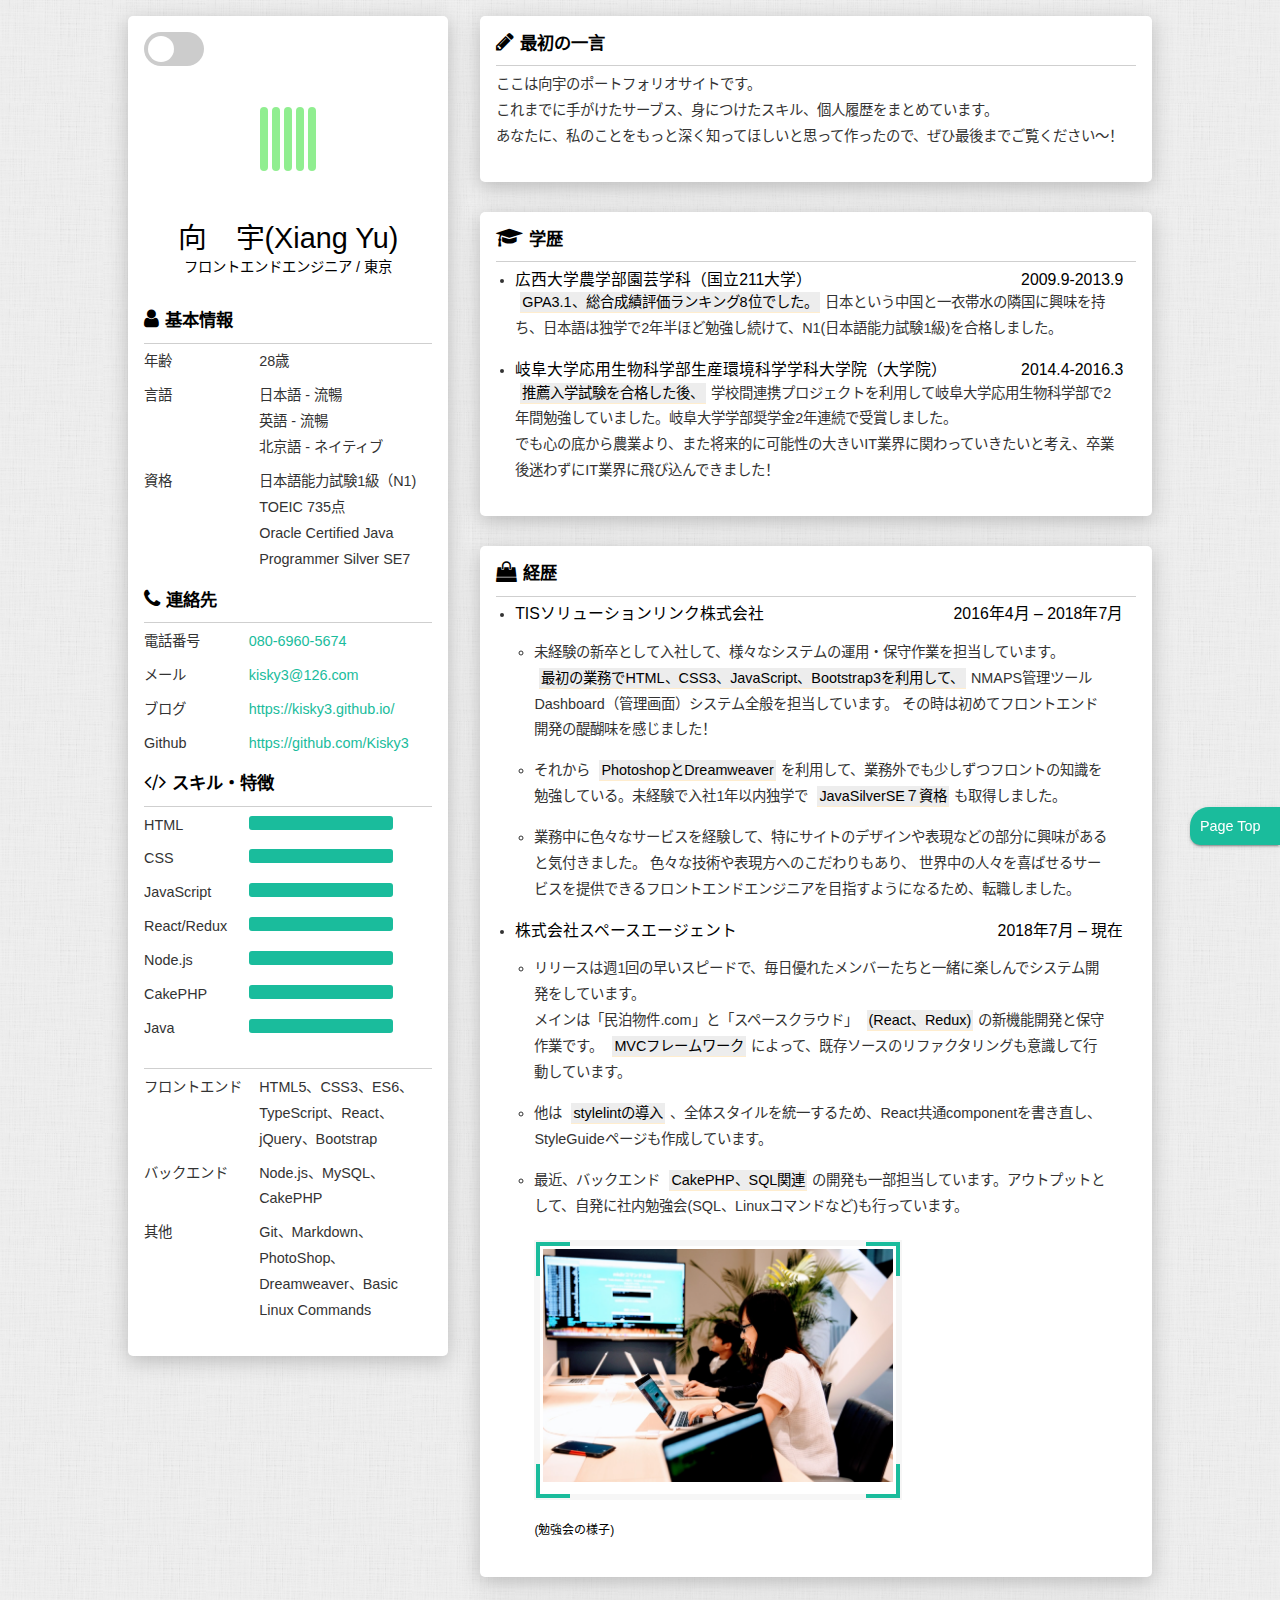
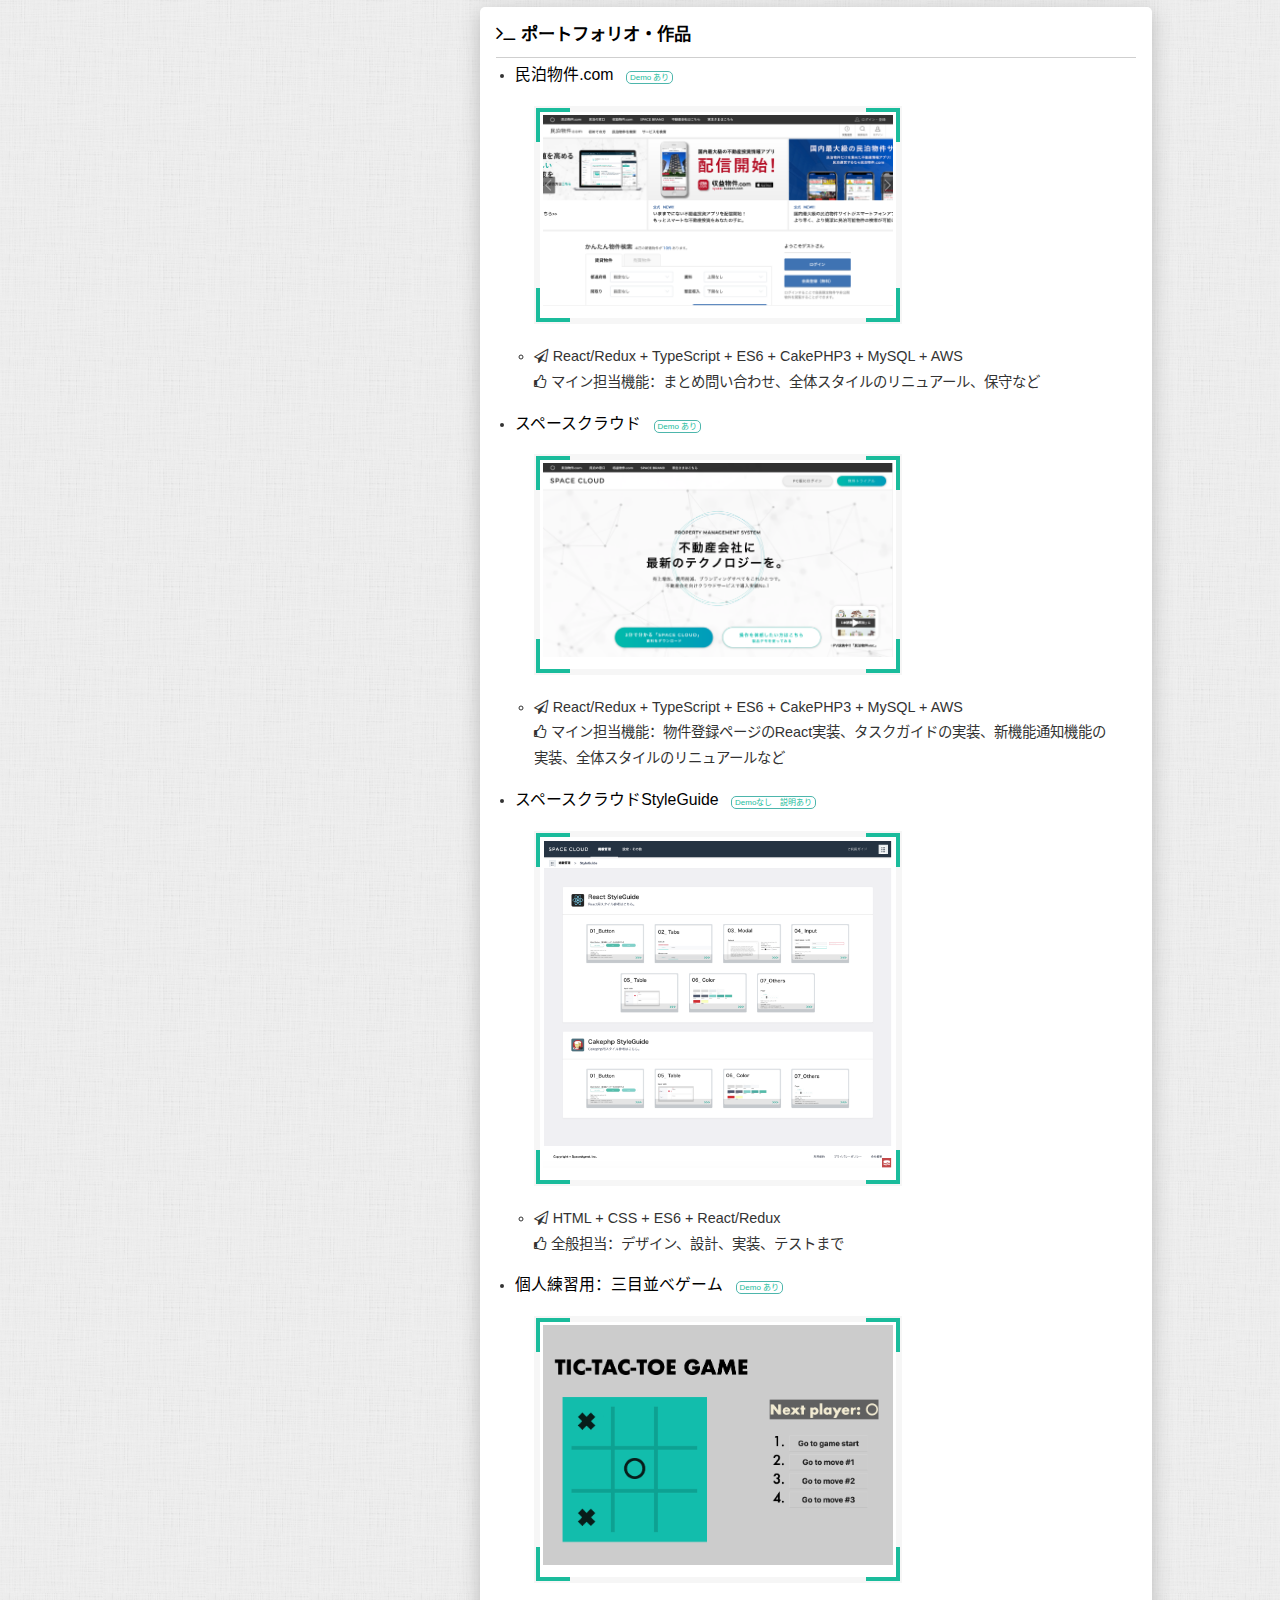
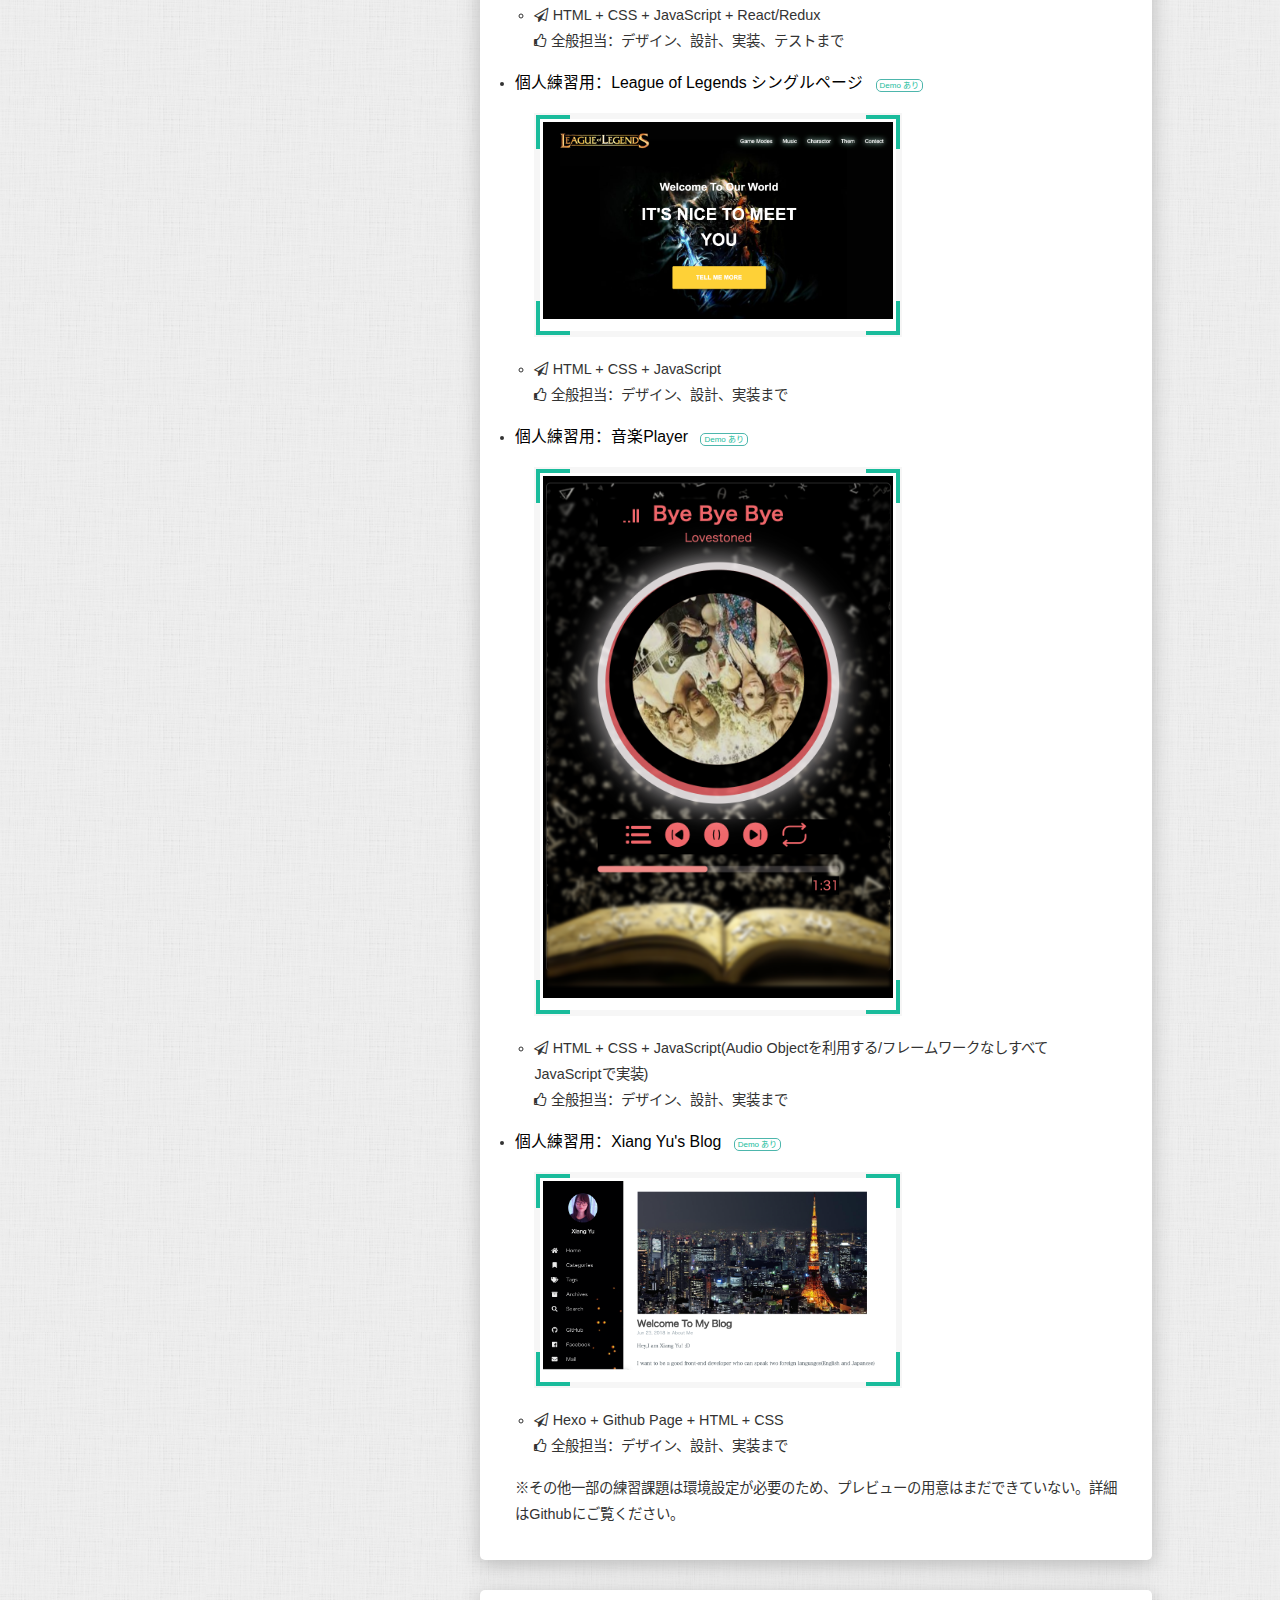
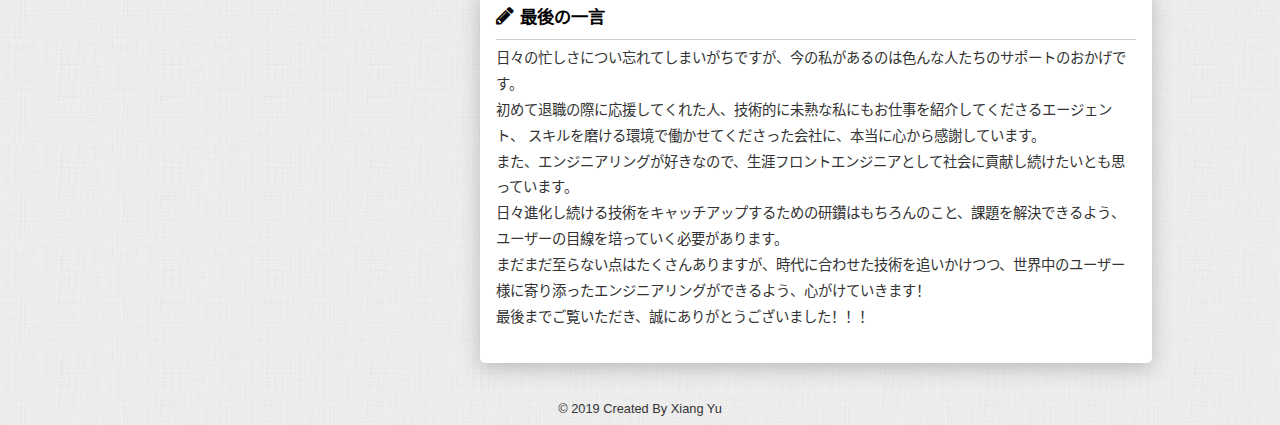
==== index.html @ c7ba914e ":shirt: Correct some stylelint" ====
<!DOCTYPE html>
<html lang="zh-cn">
  <head>
    <meta charset="utf-8">
    <meta http-equiv="X-UA-Compatible" content="IE=edge,chrome=1">
    <meta name="viewport" content="width=device-width, initial-scale=1.0, maximum-scale=1.0, minimum-scale=1.0, user-scalable=no"/>
    <meta name="apple-mobile-web-app-status-bar-style" content="black" />
    <meta name="format-detection" content="email=no" />
    <meta name="apple-mobile-web-app-capable" content="yes" />
    <meta name="format-detection" content="telephone=no" />
    <meta name="renderer" content="webkit">
    <meta name="apple-mobile-web-app-status-bar-style" content="black">
    <meta name="apple-mobile-web-app-title" content="Amaze UI" />
    <meta http-equiv="Cache-Control" content="no-cache, no-store, must-revalidate" />
    <meta http-equiv="Pragma" content="no-cache" />
    <meta http-equiv="Expires" content="0" />
    <title>[Resume]向宇 - Hello World, Hello Programming</title>
    <link rel="shortcut icon" href="assets/images/cat.jpg" type="image/x-icon">
    <link rel="stylesheet" href="assets/css/typo.css">
    <link rel="stylesheet" href="assets/css/font-awesome.min.css">
    <link rel="stylesheet" href="assets/css/index.css">
    <script>
        function loading() {
            document.getElementsByClassName('avatar')[0].style.display = 'block';
            document.getElementsByClassName('loading')[0].style.display = 'none';
        }
    </script>
  </head>
  <body>
    <header class="header"></header>
    <article class="container">
      <section class="side" id="side">
        <!-- 左栏固定开关-->
        <label class="switch" style="display: none;" onchange="switchFixed()">
          <input id="cb" type="checkbox">
          <span class="slider round"></span>
        </label>
        <!-- 个人肖像 -->
        <section class="me">
          <section class="portrait">
            <div class="loading">
              <span></span>
              <span></span>
              <span></span>
              <span></span>
              <span></span>
            </div>
            <!-- 头像照片 -->
            <img class="avatar" id="photo" src="assets/images/avatar.jpg" onload="loading()">
          </section>
          <h1 class="name">向　宇(Xiang Yu)</h1>
          <h4 class="info-job">フロントエンドエンジニア / 東京</h4>
        </section>
        <!-- 基本信息 -->
        <section class="profile info-unit">
          <h2>
            <i class="fa fa-user" aria-hidden="true"></i>基本情報
          </h2>
          <hr/>
          <ul>
          <li>
            <label>年齢</label>
            <span>28歳</span>
          </li>
          <li>
            <label>言語</label>
            <span>日本語 - 流暢</span>
            <span>英語 - 流暢</span>
            <span>北京語 - ネイティブ</span>
          </li>
          <li>
            <label>資格</label>
            <span>日本語能力試験1級（N1)</span>
            <span>TOEIC 735点</span>
            <span>Oracle Certified Java Programmer Silver SE7</span>
          </li>
          </ul>
        </section>
        <!-- 联系方式 -->
        <section class="contact info-unit">
          <h2>
            <i class="fa fa-phone" aria-hidden="true"></i>連絡先
          </h2>
          <hr/>
          <ul>
          <li>
            <label>電話番号</label>
            <a href="tel:080-6960-5674" target="_blank">080-6960-5674</a>
          </li>
          <li>
            <label>メール</label>
            <a href="kisky3@126.com" target="_blank">kisky3@126.com</a>
          </li>
          <li>
            <label>ブログ</label>
            <a href="https://kisky3.github.io/" target="_blank">https://kisky3.github.io/</a>
          </li>
          <li>
            <label>Github</label>
            <a href="https://github.com/Kisky3" target="_blank">https://github.com/Kisky3</a>
          </li>
          </ul>
        </section>
        <!-- 技能点 -->
        <section class="skill info-unit">
          <h2>
            <i class="fa fa-code" aria-hidden="true"></i>スキル・特徴
          </h2>
          <hr/>
          <ul>
          <li>
            <label>HTML</label>
            <div class="progress">
              <div class="progress-bar" id="html-progress"></div>
            </div>
          </li>
          <li>
            <label>CSS</label>
            <div class="progress">
              <div class="progress-bar" id="css-progress"></div>
            </div>
          </li>
          <li>
            <label>JavaScript</label>
            <div class="progress">
              <div class="progress-bar" id="js-progress"></div>
            </div>
          </li>
          <li>
            <label>React/Redux</label>
            <div class="progress">
              <div class="progress-bar" id="react-progress"></div>
            </div>
          </li>
          <li>
            <label>Node.js</label>
            <div class="progress">
              <div class="progress-bar" id="node-progress"></div>
            </div>
          </li>
          <li>
            <label>CakePHP</label>
            <div class="progress">
              <div class="progress-bar" id="cake-progress"></div>
            </div>
          </li>
          <li>
            <label>Java</label>
            <div class="progress">
              <div class="progress-bar" id="java-progress"></div>
            </div>
          </li>
          </ul>
        </section>
        <div class="stack info-unit">
          <hr/>
          <ul>
          <li>
            <label>フロントエンド</label>
            <span>HTML5、CSS3、ES6、TypeScript、React、jQuery、Bootstrap</span>
          </li>
          <li>
            <label>バックエンド</label>
            <span>Node.js、MySQL、CakePHP</span>
          </li>
          <li>
            <label>其他</label>
            <span>Git、Markdown、PhotoShop、Dreamweaver、Basic Linux Commands</span>
          </li>
          </ul>
        </div>
      </section>
      <section class="main">
        <!-- 自我介绍 -->
        <section class="work info-unit">
          <h2>
            <i class="fa fa-pencil" aria-hidden="true"></i>最初の一言
          </h2>
          <hr/>
          <p>ここは向宇のポートフォリオサイトです。
          </p>
          <p>これまでに手がけたサーブス、身につけたスキル、個人履歴をまとめています。
          </p>
          <p>あなたに、私のことをもっと深く知ってほしいと思って作ったので、ぜひ最後までご覧ください〜！
          </p>
        </section>
      </section>
      <section class="main">
        <!-- 教育经历 -->
        <section class="edu info-unit">
          <h2>
            <i class="fa fa-graduation-cap" aria-hidden="true"></i>学歴
          </h2>
          <hr/>
          <ul>
          <li>
            <h3>
              <span>広西大学農学部園芸学科（国立211大学）</span>
              <time>2009.9-2013.9</time>
            </h3>
            <p>
            <mark>GPA3.1、総合成績評価ランキング8位でした。</mark>日本という中国と一衣帯水の隣国に興味を持ち、日本語は独学で2年半ほど勉強し続けて、N1(日本語能力試験1級)を合格しました。
            </p>
          </li>
          <li>
            <h3>
              <span>岐阜大学応用生物科学部生産環境科学学科大学院（大学院）</span>
              <time>2014.4-2016.3</time>
            </h3>
            <p>
            <mark>推薦入学試験を合格した後、</mark>学校間連携プロジェクトを利用して岐阜大学応用生物科学部で2年間勉強していました。岐阜大学学部奨学金2年連続で受賞しました。
            <p>でも心の底から農業より、また将来的に可能性の大きいIT業界に関わっていきたいと考え、卒業後迷わずにIT業界に飛び込んできました！ 
            </p>
            </p>
          </li>
          </ul>
        </section>
      </section>
      <!-- 工作经历 -->
      <section class="main">
        <section class="work info-unit">
          <h2>
            <i class="fa fa-shopping-bag" aria-hidden="true"></i>経歴
          </h2>
          <hr/>
          <ul>
          <li>
            <h3>
              <span>TISソリューションリンク株式会社</span>
              <time>2016年4月 – 2018年7月</time>
            </h3>
            <ul class="info-content">
            <li>未経験の新卒として入社して、様々なシステムの運用・保守作業を担当しています。 
              <p>
              <mark>最初の業務でHTML、CSS3、JavaScript、Bootstrap3を利用して、</mark>NMAPS管理ツールDashboard（管理画面）システム全般を担当しています。 その時は初めてフロントエンド開発の醍醐味を感じました！
              </p>
            </li>
            <li>それから 
              <mark>PhotoshopとDreamweaver</mark>を利用して、業務外でも少しずつフロントの知識を勉強している。未経験で入社1年以内独学で
              <mark>JavaSilverSE７資格</mark>も取得しました。
            </li>
            <li>
              <p>業務中に色々なサービスを経験して、特にサイトのデザインや表現などの部分に興味があると気付きました。 色々な技術や表現方へのこだわりもあり、 世界中の人々を喜ばせるサービスを提供できるフロントエンドエンジニアを目指すようになるため、転職しました。 
            </li>
            </ul>
          </li>
          <li>
            <h3>
              <span>株式会社スペースエージェント</span>
              <time>2018年7月 – 現在</time>
            </h3>
            <ul class="info-content">
            <li>
              <p>リリースは週1回の早いスピードで、毎日優れたメンバーたちと一緒に楽しんでシステム開発をしています。 
              </p>
              <p>メインは「民泊物件.com」と「スペースクラウド」 
              <mark>(React、Redux)</mark>の新機能開発と保守作業です。
              <mark>MVCフレームワーク</mark>によって、既存ソースのリファクタリングも意識して行動しています。
              </p>
            </li>
            <li>
              <p>他は 
              <mark>stylelintの導入</mark>、全体スタイルを統一するため、React共通componentを書き直し、StyleGuideページも作成しています。
              </p>
            </li>
            <li>最近、バックエンド 
              <mark>CakePHP、SQL関連</mark>の開発も一部担当しています。アウトプットとして、自発に社内勉強会(SQL、Linuxコマンドなど)も行っています。
            </li>
            <div class="photoframe">
              <a class="photo" target="_blank" href="https://qiita.com/Kisky3/items/7ae8bb88ea698a96919d">
                <img class="meeting-image" src="assets/images/meeting.jpg">
              </a>
            </div>
            <p class="phototext">(勉強会の様子)
            </p>
            </ul>
          </li>
          </ul>
        </section>
      </section>
      <section class="main">
        <!-- 项目经验 -->
        <section class="project info-unit">
          <h2>
            <i class="fa fa-terminal" aria-hidden="true"></i>ポートフォリオ・作品
          </h2>
          <hr/>
          <ul>
          <li>
            <h3>
              <span>民泊物件.com</span>
              <span class="link">
                <a href="https://minpaku-bukken.com/" target="_blank">Demo あり</a>
              </span>
            </h3>
            <ul class="info-content">
            <div class="photoframe">
              <a class="photo" target="_blank" href="https://minpaku-bukken.com/">
                <img class="meeting-image" src="assets/images/minpaku.png">
                <p>
                </p>
              </a>
            </div>
            <li>
              <i class="fa fa-paper-plane-o" aria-hidden="true"></i>React/Redux + TypeScript + ES6 + CakePHP3 + MySQL + AWS
              <br>
              <i class="fa fa-thumbs-o-up" aria-hidden="true"></i>マイン担当機能：まとめ問い合わせ、全体スタイルのリニュアール、保守など
            </li>
            </ul>
          </li>
          <li>
            <h3>
              <span>スペースクラウド</span>
              <span class="link">
                <a href="https://space-cloud.jp" target="_blank">Demo あり</a>
              </span>
            </h3>
            <ul class="info-content">
            <div class="photoframe">
              <a class="photo" target="_blank" href="https://space-cloud.jp">
                <img class="meeting-image" src="assets/images/spacecloud.png">
                <p>
                </p>
              </a>
            </div>
            <li>
              <i class="fa fa-paper-plane-o" aria-hidden="true"></i>React/Redux + TypeScript + ES6 + CakePHP3 + MySQL + AWS
              <br>
              <i class="fa fa-thumbs-o-up" aria-hidden="true"></i>マイン担当機能：物件登録ページのReact実装、タスクガイドの実装、新機能通知機能の実装、全体スタイルのリニュアールなど
            </li>
            </ul>
          </li>
          <li>
            <h3>
              <span>スペースクラウドStyleGuide</span>
              <span class="link">
                <a href="https://kisky3.github.io/2019/06/20/%E7%B3%BB%E7%BB%9F%E5%BC%8F%E6%A0%B7%E7%BB%9F%E4%B8%80%E9%A1%B5%E9%9D%A2%E7%9A%84%E5%88%B6%E4%BD%9C/" target="_blank">Demoなし　説明あり</a>
              </span>
            </h3>
            <ul class="info-content">
            <div class="photoframe">
              <a class="photo" target="_blank" href="https://kisky3.github.io/2019/06/20/%E7%B3%BB%E7%BB%9F%E5%BC%8F%E6%A0%B7%E7%BB%9F%E4%B8%80%E9%A1%B5%E9%9D%A2%E7%9A%84%E5%88%B6%E4%BD%9C/">
                <img class="meeting-image" src="assets/images/styleguide.png">
                <p>
                </p>
              </a>
            </div>
            <li>
              <i class="fa fa-paper-plane-o" aria-hidden="true"></i>HTML + CSS + ES6 + React/Redux
              <br>
              <i class="fa fa-thumbs-o-up" aria-hidden="true"></i>全般担当：デザイン、設計、実装、テストまで
            </li>
            </ul>
          </li>
          <li>
            <h3>
              <span>個人練習用：三目並べゲーム</span>
              <span class="link">
                <a href="https://kisky3.github.io/react-tutorial" target="_blank">Demo あり</a>
              </span>
            </h3>
            <ul class="info-content">
            <div class="photoframe">
              <a class="photo" target="_blank" href="https://kisky3.github.io/react-tutorial">
                <img class="meeting-image" src="assets/images/tictactoe.png">
              </a>
            </div>
            <li>
              <i class="fa fa-paper-plane-o" aria-hidden="true"></i>HTML + CSS + JavaScript + React/Redux
              <br>
              <i class="fa fa-thumbs-o-up" aria-hidden="true"></i>全般担当：デザイン、設計、実装、テストまで
            </li>
            </ul>
          </li>
          <li>
            <h3>
              <span>個人練習用：League of Legends シングルページ</span>
              <span class="link">
                <a href="https://kisky3.github.io/Jirengu/Jirengu_task13/index" target="_blank">Demo あり</a>
              </span>
            </h3>
            <ul class="info-content">
            <div class="photoframe">
              <a class="photo" target="_blank" href="https://kisky3.github.io/Jirengu/Jirengu_task13/index">
                <img class="meeting-image" src="assets/images/lol.png">
              </a>
            </div>
            <li>
              <i class="fa fa-paper-plane-o" aria-hidden="true"></i>HTML + CSS + JavaScript
              <br>
              <i class="fa fa-thumbs-o-up" aria-hidden="true"></i>全般担当：デザイン、設計、実装まで
            </li>
            </ul>
          </li>
          <li>
            <h3>
              <span>個人練習用：音楽Player</span>
              <span class="link">
                <a href="https://kisky3.github.io/Jirengu/Jirengu_task31/music-player/index.html" target="_blank">Demo あり</a>
              </span>
            </h3>
            <ul class="info-content">
            <div class="photoframe">
              <a class="photo" target="_blank" href="https://kisky3.github.io/Jirengu/Jirengu_task31/music-player/index.html">
                <img class="meeting-image" src="assets/images/music.png">
              </a>
            </div>
            <li>
              <i class="fa fa-paper-plane-o" aria-hidden="true"></i>HTML + CSS + JavaScript(Audio Objectを利用する/フレームワークなしすべてJavaScriptで実装)
              <br>
              <i class="fa fa-thumbs-o-up" aria-hidden="true"></i>全般担当：デザイン、設計、実装まで
            </li>
            </ul>
          </li>
          <li>
            <h3>
              <span>個人練習用：Xiang Yu's Blog</span>
              <span class="link">
                <a href="https://kisky3.github.io/" target="_blank">Demo あり</a>
              </span>
            </h3>
            <ul class="info-content">
            <div class="photoframe">
              <a class="photo" target="_blank" href="https://kisky3.github.io/">
                <img class="meeting-image" src="assets/images/blog.png">
              </a>
            </div>
            <li>
              <i class="fa fa-paper-plane-o" aria-hidden="true"></i>Hexo + Github Page + HTML + CSS
              <br>
              <i class="fa fa-thumbs-o-up" aria-hidden="true"></i>全般担当：デザイン、設計、実装まで
            </li>
            </ul>
          </li>※その他一部の練習課題は環境設定が必要のため、プレビューの用意はまだできていない。詳細はGithubにご覧ください。 
        </section>
      </section>
      <section class="main">
        <!-- 总结 -->
        <section class="work info-unit">
          <h2>
            <i class="fa fa-pencil" aria-hidden="true"></i>最後の一言
          </h2>
          <hr/>
          <p>日々の忙しさについ忘れてしまいがちですが、今の私があるのは色んな人たちのサポートのおかげです。
          </p>
          <p>初めて退職の際に応援してくれた人、技術的に未熟な私にもお仕事を紹介してくださるエージェント、 スキルを磨ける環境で働かせてくださった会社に、本当に心から感謝しています。
          </p>
          <p>また、エンジニアリングが好きなので、生涯フロントエンジニアとして社会に貢献し続けたいとも思っています。
          </p>
          <p>日々進化し続ける技術をキャッチアップするための研鑽はもちろんのこと、課題を解決できるよう、ユーザーの目線を培っていく必要があります。 　　　　　 
          <p>まだまだ至らない点はたくさんありますが、時代に合わせた技術を追いかけつつ、世界中のユーザー様に寄り添ったエンジニアリングができるよう、心がけていきます！
          </p>
          <p>最後までご覧いただき、誠にありがとうございました！！！
          </p>
        </section>
      </section>
    </article>
    <footer class="footer">
      <p>© 2019 Created By Xiang Yu 
      </p>
    </footer>
    <!-- 侧栏 -->
    <aside>
      <ul>
      <li>
        <a href="#">Page Top</a>
      </li>
      </ul>
    </aside>
    <script src="./assets/js/index.js"></script>
  </body>
</html>
---- assets/css/typo.css ----
@charset "utf-8";

/* 防止用户自定义背景颜色对网页的影响，添加让用户可以自定义字体 */
html {
  color: #333;
  background: #fff;
  -webkit-text-size-adjust: 100%;
  -ms-text-size-adjust: 100%;
  text-rendering: optimizelegibility;
}

/* 如果你的项目仅支持 IE9+ | Chrome | Firefox 等，推荐在 <html> 中添加 .borderbox 这个 class */
html.borderbox *, html.borderbox *:before, html.borderbox *:after {
  -moz-box-sizing: border-box;
  -webkit-box-sizing: border-box;
  box-sizing: border-box;
}

/* 内外边距通常让各个浏览器样式的表现位置不同 */
body, dl, dt, dd, ul, ol, li, h1, h2, h3, h4, h5, h6, pre, code, form, fieldset, legend, input, textarea, p, blockquote, th, td, hr, button, article, aside, details, figcaption, figure, footer, header, menu, nav, section {
  margin: 0;
  padding: 0;
}

/* 重设 HTML5 标签, IE 需要在 js 中 createElement(TAG) */
article, aside, details, figcaption, figure, footer, header, menu, nav, section {
  display: block;
}

/* HTML5 媒体文件跟 img 保持一致 */
audio, canvas, video {
  display: inline-block;
}

/* 要注意表单元素并不继承父级 font 的问题 */
body, button, input, select, textarea {
  font: 300 1em/1.8 PingFang SC, Lantinghei SC, Microsoft Yahei, Hiragino Sans GB, Microsoft Sans Serif, WenQuanYi Micro Hei, sans-serif;
}

button::-moz-focus-inner,
input::-moz-focus-inner {
  padding: 0;
  border: 0;
}

/* 去掉各Table cell 的边距并让其边重合 */
table {
  border-collapse: collapse;
  border-spacing: 0;
}

/* 去除默认边框 */
fieldset, img {
  border: 0;
}

/* 块/段落引用 */
blockquote {
  position: relative;
  color: #999;
  font-weight: 400;
  border-left: 1px solid #1abc9c;
  padding-left: 1em;
  margin: 1em 3em 1em 2em;
}

@media only screen and ( max-width: 640px ) {
  blockquote {
    margin: 1em 0;
  }
}

/* Firefox 以外，元素没有下划线，需添加 */
acronym, abbr {
  border-bottom: 1px dotted;
  font-variant: normal;
}

/* 添加鼠标问号，进一步确保应用的语义是正确的（要知道，交互他们也有洁癖，如果你不去掉，那得多花点口舌） */
abbr {
  cursor: help;
}

/* 一致的 del 样式 */
del {
  text-decoration: line-through;
}

address, caption, cite, code, dfn, em, th, var {
  font-style: normal;
  font-weight: 400;
}

/* 去掉列表前的标识, li 会继承，大部分网站通常用列表来很多内容，所以应该当去 */
ul, ol {
  list-style: none;
}

/* 对齐是排版最重要的因素, 别让什么都居中 */
caption, th {
  text-align: left;
}

q:before, q:after {
  content: '';
}

/* 统一上标和下标 */
sub, sup {
  font-size: 75%;
  line-height: 0;
  position: relative;
}

:root sub, :root sup {
  vertical-align: baseline; /* for ie9 and other modern browsers */
}

sup {
  top: -0.5em;
}

sub {
  bottom: -0.25em;
}

/* 让链接在 hover 状态下显示下划线 */
a {
  color: #1abc9c;
}

a:hover {
  text-decoration: underline;
}

.typo a {
  border-bottom: 1px solid #1abc9c;
}

.typo a:hover {
  border-bottom-color: #555;
  color: #555;
  text-decoration: none;
}

/* 默认不显示下划线，保持页面简洁 */
ins, a {
  text-decoration: none;
}

/* 专名号：虽然 u 已经重回 html5 Draft，但在所有浏览器中都是可以使用的，
 * 要做到更好，向后兼容的话，添加 class="typo-u" 来显示专名号
 * 关于 <u> 标签：http://www.whatwg.org/specs/web-apps/current-work/multipage/text-level-semantics.html#the-u-element
 * 被放弃的是 4，之前一直搞错 http://www.w3.org/TR/html401/appendix/changes.html#idx-deprecated
 * 一篇关于 <u> 标签的很好文章：http://html5doctor.com/u-element/
 */
u, .typo-u {
  text-decoration: underline;
}

/* 标记，类似于手写的荧光笔的作用 */
mark {
  background: #fffdd1;
  border-bottom: 1px solid #ffedce;
  padding: 2px;
  margin: 0 5px;
}

/* 代码片断 */
pre, code, pre tt {
  font-family: Courier, 'Courier New', monospace;
}

pre {
  background: #f8f8f8;
  border: 1px solid #ddd;
  padding: 1em 1.5em;
  display: block;
  -webkit-overflow-scrolling: touch;
}

/* 一致化 horizontal rule */
hr {
  border: none;
  border-bottom: 1px solid #cfcfcf;
  margin-bottom: 0.8em;
  height: 10px;
}

/* 底部印刷体、版本等标记 */
small, .typo-small,
  /* 图片说明 */
figcaption {
  font-size: 0.9em;
  color: #888;
}

strong, b {
  font-weight: bold;
  color: #000;
}

/* 可拖动文件添加拖动手势 */
[draggable] {
  cursor: move;
}

.clearfix:before, .clearfix:after {
  content: "";
  display: table;
}

.clearfix:after {
  clear: both;
}

.clearfix {
  zoom: 1;
}

/* 强制文本换行 */
.textwrap, .textwrap td, .textwrap th {
  word-wrap: break-word;
  word-break: break-all;
}

.textwrap-table {
  table-layout: fixed;
}

/* 提供 serif 版本的字体设置: iOS 下中文自动 fallback 到 sans-serif */
.serif {
  font-family: Palatino, Optima, Georgia, serif;
}

/* 保证块/段落之间的空白隔行 */
.typo p, .typo pre, .typo ul, .typo ol, .typo dl, .typo form, .typo hr, .typo table,
.typo-p, .typo-pre, .typo-ul, .typo-ol, .typo-dl, .typo-form, .typo-hr, .typo-table, blockquote {
  margin-bottom: 1.2em
}

h1, h2, h3, h4, h5, h6 {
  font-family: PingFang SC, Verdana, Helvetica Neue, Microsoft Yahei, Hiragino Sans GB, Microsoft Sans Serif, WenQuanYi Micro Hei, sans-serif;
  font-weight: 100;
  color: #000;
  line-height: 1.35;
}

/* 标题应该更贴紧内容，并与其他块区分，margin 值要相应做优化 */
.typo h1, .typo h2, .typo h3, .typo h4, .typo h5, .typo h6,
.typo-h1, .typo-h2, .typo-h3, .typo-h4, .typo-h5, .typo-h6 {
  margin-top: 1.2em;
  margin-bottom: 0.6em;
  line-height: 1.35;
}

.typo h1, .typo-h1 {
  font-size: 2em;
}

.typo h2, .typo-h2 {
  font-size: 1.8em;
}

.typo h3, .typo-h3 {
  font-size: 1.6em;
}

.typo h4, .typo-h4 {
  font-size: 1.4em;
}

.typo h5, .typo h6, .typo-h5, .typo-h6 {
  font-size: 1.2em;
}

/* 在文章中，应该还原 ul 和 ol 的样式 */
.typo ul, .typo-ul {
  margin-left: 1.3em;
  list-style: disc;
}

.typo ol, .typo-ol {
  list-style: decimal;
  margin-left: 1.9em;
}

.typo li ul, .typo li ol, .typo-ul ul, .typo-ul ol, .typo-ol ul, .typo-ol ol {
  margin-bottom: 0.8em;
  margin-left: 2em;
}

.typo li ul, .typo-ul ul, .typo-ol ul {
  list-style: circle;
}

/* 同 ul/ol，在文章中应用 table 基本格式 */
.typo table th, .typo table td, .typo-table th, .typo-table td, .typo table caption {
  border: 1px solid #ddd;
  padding: 0.5em 1em;
  color: #666;
}

.typo table th, .typo-table th {
  background: #fbfbfb;
}

.typo table thead th, .typo-table thead th {
  background: #f1f1f1;
}

.typo table caption {
  border-bottom: none;
}

/* 去除 webkit 中 input 和 textarea 的默认样式  */
.typo-input, .typo-textarea {
  -webkit-appearance: none;
  border-radius: 0;
}

.typo-em, .typo em, legend, caption {
  color: #000;
  font-weight: inherit;
}

/* 着重号，只能在少量（少于100个字符）且全是全角字符的情况下使用 */
.typo-em {
  position: relative;
}

.typo-em:after {
  position: absolute;
  top: 0.65em;
  left: 0;
  width: 100%;
  overflow: hidden;
  white-space: nowrap;
  content: "・・・・・・・・・・・・・・・・・・・・・・・・・・・・・・・・・・・・・・・・・・・・・・・・・・・・・・・・・・・・・・・・・・・・・・・・・・・・・・・・・・・・・・・・・・・・・・・・・・・・";
}

/* Responsive images */
.typo img {
  max-width: 100%;
}
---- assets/css/index.css ----
@charset "UTF-8";

/* -------------------------------------------------
 * 公共部分
 * ------------------------------------------------- */

body {
  background: #e5e5e5 url(../../assets/images/background.png);
  width: 100%;
  overflow-x: hidden;
  padding: 1rem 10%;
  padding-bottom: 0;
  box-sizing: border-box;
  font-size: .9em;
  min-width: 800px;
}

body .fa {
  margin-right: .3em;
}

body .info-unit {
  margin-bottom: 1rem;
}

body .info-unit h2 {
  font-weight: 700;
}

body .info-unit h3 {
  font-weight: 300;
}


/* -------------------------------------------------
 * 头部部分
 * ------------------------------------------------- */

.header {
  display: none;
}


/* -------------------------------------------------
 * 主体部分
 * ------------------------------------------------- */

.container .side {
  position: absolute;
  width: 20rem;
  background: #fff;
  border-radius: 5px;
  box-shadow: 0 5px 20px #bbb;
  box-sizing: border-box;
  padding: 1rem;
}

.container .side .me {
  text-align: center;
  margin-bottom: 2rem;
}

.container .side .me .portrait {
  margin: 0 auto;
  margin-bottom: 1rem;
  width: 8rem;
  height: 8rem;
  overflow: hidden;
  position: relative;
}

.container .side .me .portrait .loading {
  position: absolute;
  top: 50%;
  transform: translateY(-50%);
  width: 8rem;
  height: 4rem;
  margin: 0 auto;
}

.container .side .me .portrait .loading span {
  display: inline-block;
  width: 8px;
  height: 100%;
  border-radius: 4px;
  background: lightgreen;
  -webkit-animation: load 1s ease infinite;
}

@-webkit-keyframes load {
  0%, 100% {
    height: 3rem;
    margin: .5rem 0;
    background: lightblue;
  }
  50% {
    height: 1rem;
    margin: 1.5rem 0;
    background: lightgreen;
  }
}

@keyframes {
  0%, 100% {
    height: 3rem;
    margin: .5rem 0;
    background: lightblue;
  }
  50% {
    height: 1rem;
    margin: 1.5rem 0;
    background: lightgreen;
  }
}

.container .side .me .portrait .loading span:nth-child(2) {
  -webkit-animation-delay: 0.2s;
}

.container .side .me .portrait .loading span:nth-child(3) {
  -webkit-animation-delay: 0.4s;
}

.container .side .me .portrait .loading span:nth-child(4) {
  -webkit-animation-delay: 0.6s;
}

.container .side .me .portrait .loading span:nth-child(5) {
  -webkit-animation-delay: 0.8s;
}

.container .side .me .portrait img {
  display: none;
  width: 8rem;
  height: 8rem;
  border-radius: 50%;
}

.container .side .info-unit ul li label {
  display: inline-block;
  width: 35%;
}

.container .side .info-unit ul li span {
  display: inline-block;
  vertical-align: top;
  width: 60%;
  float: right;
}

.container .side .info-unit ul li {
  overflow: hidden;
  margin-bottom: 8px;
}

.container .main {
  position: relative;
  margin-left: 22rem;
  background: #fff;
  border-radius: 5px;
  box-shadow: 0 5px 20px #bbb;
  box-sizing: border-box;
  padding: 1rem;
  margin-bottom: 30px;
}

.container .main .info-unit ul {
  box-sizing: border-box;
  padding-left: 1.2rem;
  padding-right: 0.8rem;
}

.container .main .info-unit ul li {
  margin-bottom: 1rem;
  list-style: disc;
}

.container .main .info-unit ul li h3 .link {
  font-size: .5rem;
  border: 1px solid #4db6ac;
  padding: 1px 3px;
  -webkit-border-radius: 5px;
  border-radius: 5px;
  margin-left: .5rem;
}

.container .main .info-unit ul li h3 time {
  text-align: right;
  float: right;
}

.container .main .info-unit ul li .info-content li {
  list-style: circle;
  margin: 15px 0;
}

.container .main .info-unit ul li .info-content .fa {
  font-size: 1em;
}


/* -------------------------------------------------
 * 文档底部
 * ------------------------------------------------- */

.footer {
  width: 100%;
  margin-top: 1rem;
  height: 2rem;
}

.footer p {
  line-height: 2rem;
  text-align: center;
  font-size: 0.8rem;
}


/* -------------------------------------------------
 * 自定义部分
 * ------------------------------------------------- */

.fa {
  font-size: 1.2em;
}

h2 {
  font-size: 1.2em;
}

h3 {
  font-size: 1.1em;
}

hr {
  margin-bottom: .4em;
}

aside {
  position: fixed;
  right: 0;
  bottom: 5%;
  z-index: 2;
}

aside ul li {
  overflow: hidden;
  margin-bottom: 10px;
  -webkit-border-radius: 10px 0 0 10px;
  border-radius: 19px 0 0 10px;
  -webkit-box-shadow: 0 2px 2px 0 rgba(0, 0, 0, 0.14), 0 3px 1px -2px rgba(0, 0, 0, 0.2), 0 1px 5px 0 rgba(0, 0, 0, 0.12);
  box-shadow: 0 2px 2px 0 rgba(0, 0, 0, 0.14), 0 3px 1px -2px rgba(0, 0, 0, 0.2), 0 1px 5px 0 rgba(0, 0, 0, 0.12);
  background: #1abc9c;
}

aside ul li a {
  display: inline-block;
  width: 80px;
  height: 38px;
  line-height: 38px;
  padding-left: 10px;
  color: #fff;
}

.progress {
  background-color: #f6f6f6;
  width: 144px;
  height: 14px;
  display: inline-block;
  border-radius: 3px;
}

.progress-bar {
  background-color: #1abc9c;
  height: 14px;
  border-radius: 3px;
}

@keyframes move90 {
  0% {
    width: 90%;
  }
  50% {
    width: 95%;
  }
  100% {
    width: 90%;
  }
}

@keyframes move85 {
  0% {
    width: 80%;
  }
  50% {
    width: 90%;
  }
  100% {
    width: 80%;
  }
}

@keyframes move70 {
  0% {
    width: 65%;
  }
  50% {
    width: 75%;
  }
  100% {
    width: 65%;
  }
}

@keyframes move50 {
  0% {
    width: 45%;
  }
  50% {
    width: 55%;
  }
  100% {
    width: 45%;
  }
}

@keyframes move40 {
  0% {
    width: 35%;
  }
  50% {
    width: 45%;
  }
  100% {
    width: 35%;
  }
}

@keyframes move30 {
  0% {
    width: 25%;
  }
  50% {
    width: 35%;
  }
  100% {
    width: 25%;
  }
}

@media (min-width: 414px) {
  .switch {
    position: relative;
    display: inline-block!important;
    width: 60px;
    height: 34px;
  }
  .switch input {
    display: none;
  }
  .slider {
    position: absolute;
    cursor: pointer;
    top: 0;
    left: 0;
    right: 0;
    bottom: 0;
    background-color: #ccc;
    -webkit-transition: .4s;
    transition: .4s;
  }
  .slider:before {
    position: absolute;
    content: "";
    height: 26px;
    width: 26px;
    left: 4px;
    bottom: 4px;
    background-color: white;
    -webkit-transition: .4s;
    transition: .4s;
  }
  input:checked+.slider {
    background-color: #1abc9c;
  }
  input:focus+.slider {
    box-shadow: 0 0 1px #1abc9c;
  }
  input:checked+.slider:before {
    -webkit-transform: translateX(26px);
    -ms-transform: translateX(26px);
    transform: translateX(26px);
  }
  .slider.round {
    border-radius: 34px;
  }
  .slider.round:before {
    border-radius: 50%;
  }
}

mark {
  background: rgba(232, 232, 232, 0.8);
}

.photoframe {
  position: relative;
  width: 350px;
  padding: 3px;
  border: 6px solid #f6f6f6;
  margin: 20px 0 20px 0;
}

.photoframe:before, .photoframe:after, .photo:before, .photo:after {
  content: " ";
  position: absolute;
  border-style: solid;
  border-color: #1abc9c;
  padding: 15px;
}

.photoframe:before {
  left: -4px;
  top: -4px;
  border-width: 4px 0 0 4px;
}

.photoframe:after {
  right: -4px;
  bottom: -4px;
  border-width: 0 4px 4px 0;
}

.photo:before {
  left: -4px;
  bottom: -4px;
  border-width: 0 0 4px 4px;
}

.photo:after {
  right: -4px;
  top: -4px;
  border-width: 4px 4px 0 0;
}

.phototext {
  font-size: 12px;
  color: black;
  margin-bottom: 20px;
}

.meeting-image {
  width: 350px;
}

@media screen and (max-width: 1169px) {
  .container .info-unit h3 span {
    display: block;
  }
  .container .info-unit h3 span.link {
    display: inline;
  }
  .container .project h3 span {
    display: inline;
  }
  .container .project h3 time {
    display: block;
  }
  .container .main .info-unit ul li h3 time {
    float: none;
    text-align: left;
  }
}

@media screen and (max-width: 1034px) {
  body {
    padding: 1rem 3%;
  }
}

@media screen and (max-width: 414px) {
  .container .side {
    position: static;
    width: 95%;
    margin: 0 auto;
  }
  .container .main {
    position: static;
    margin-left: 0;
    width: 95%;
    margin: 0 auto;
    margin-top: 1.5rem;
    margin-bottom: 30px;
  }
  #nav-m {
    display: none;
    position: fixed;
    width: 28px;
    height: 28px;
    right: 10px;
    bottom: 20px;
    box-shadow: 0 5px 20px #bbb;
    border-radius: 50%;
  }
  #nav-m svg {
    width: 28px;
    height: 28px;
  }
  aside {
    display: none;
  }
}


/*# sourceMappingURL=index.css.map */
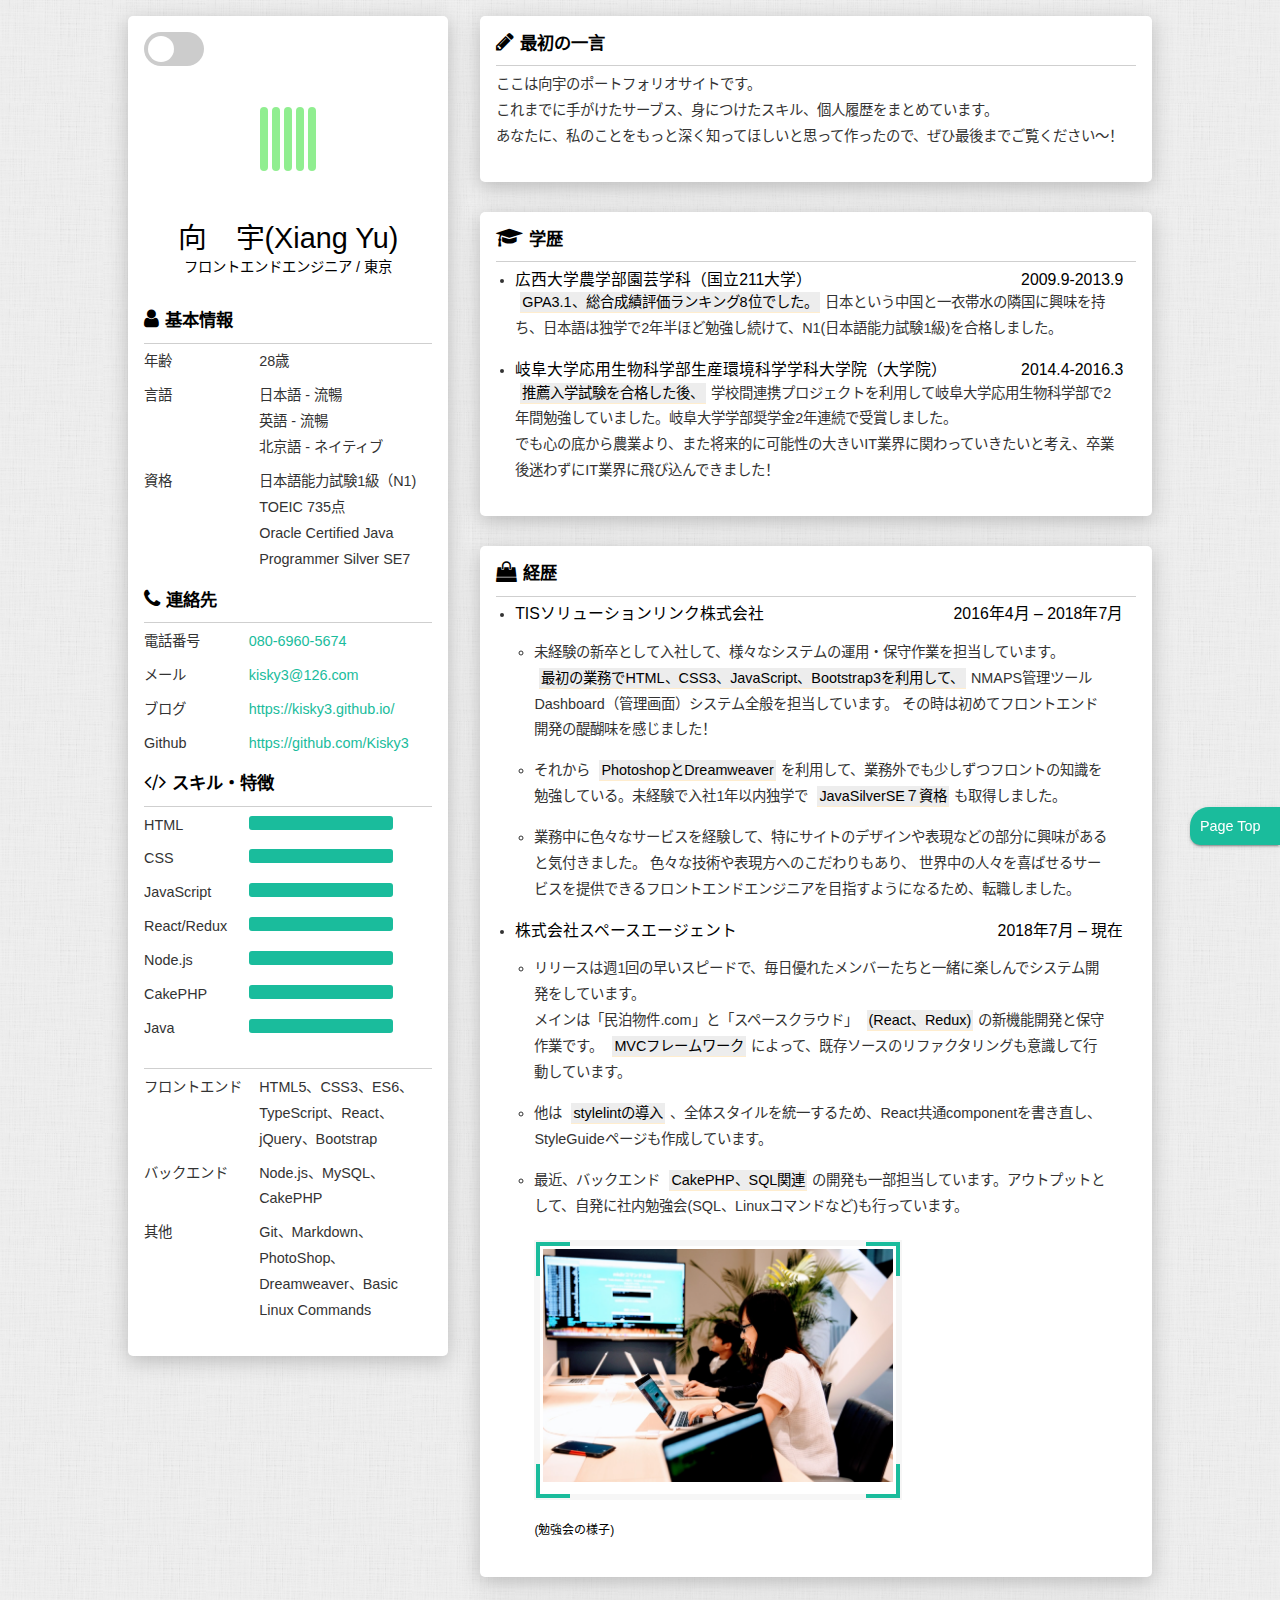
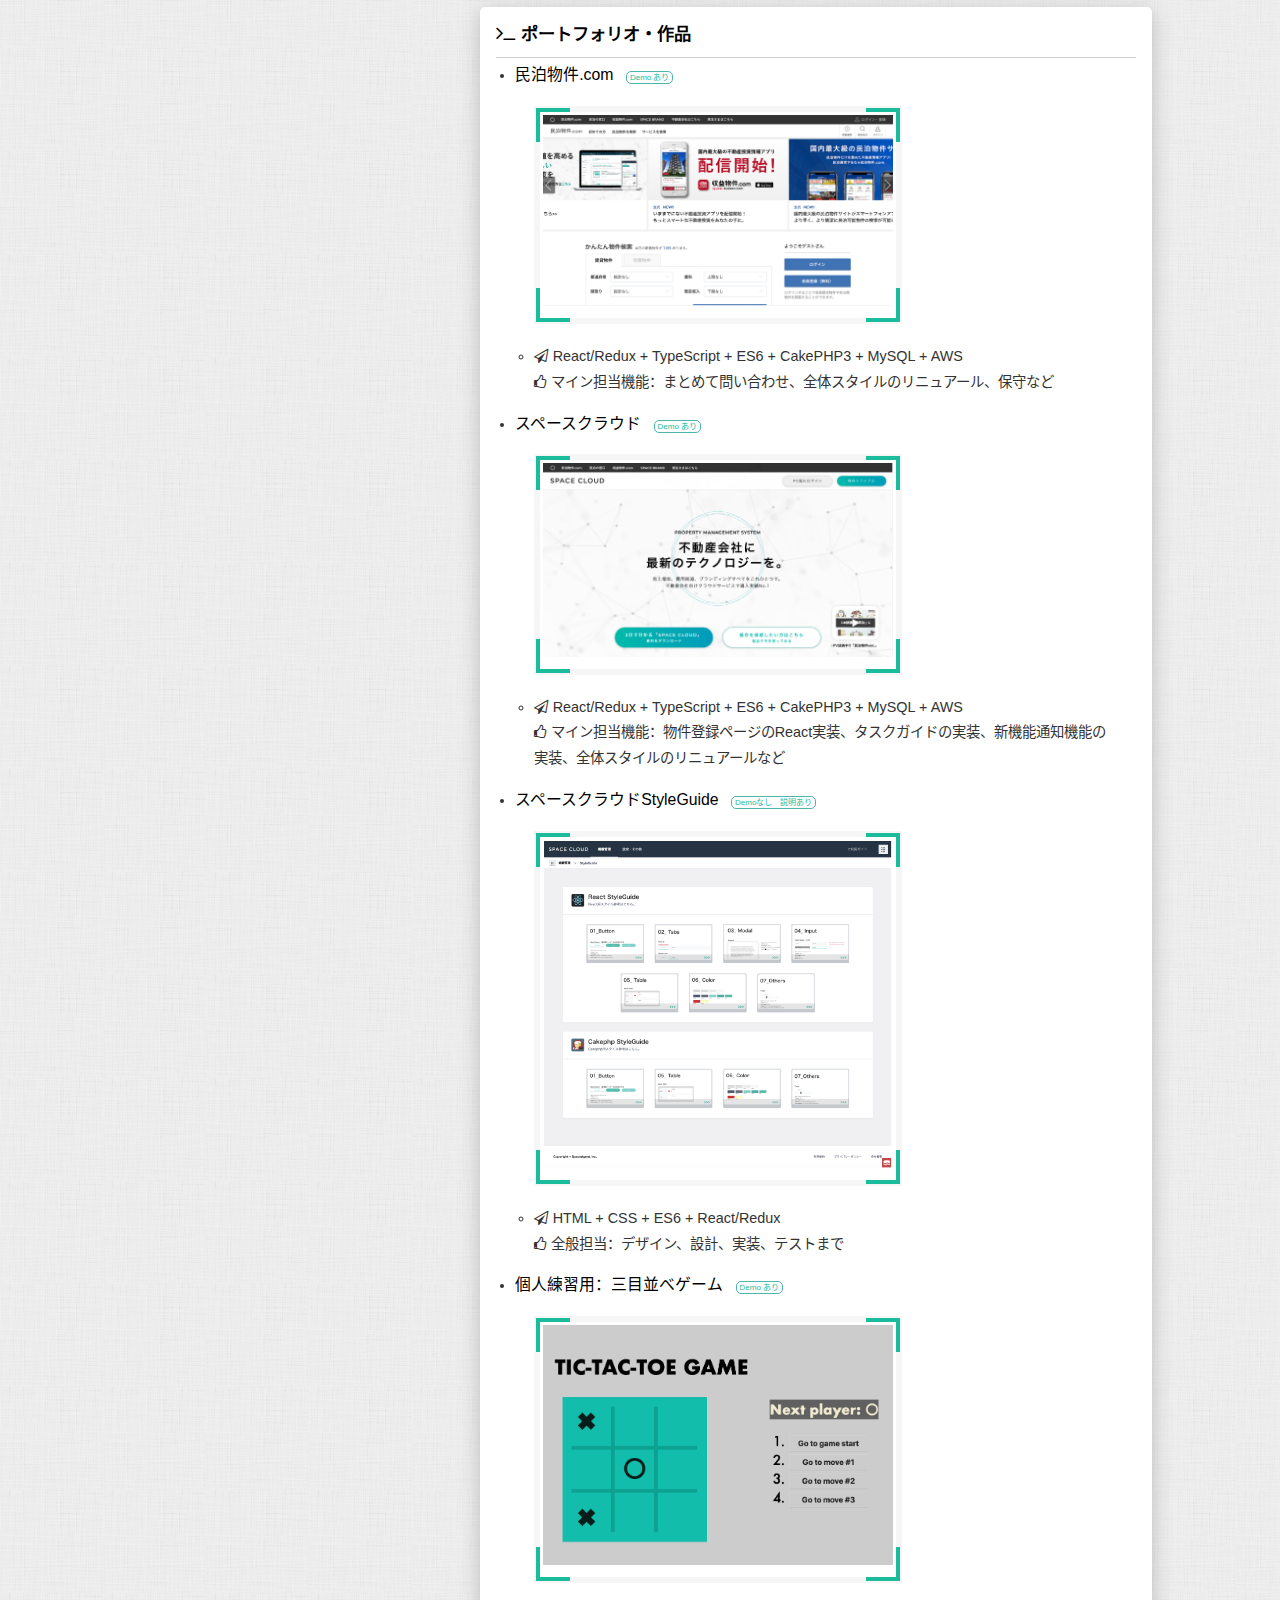
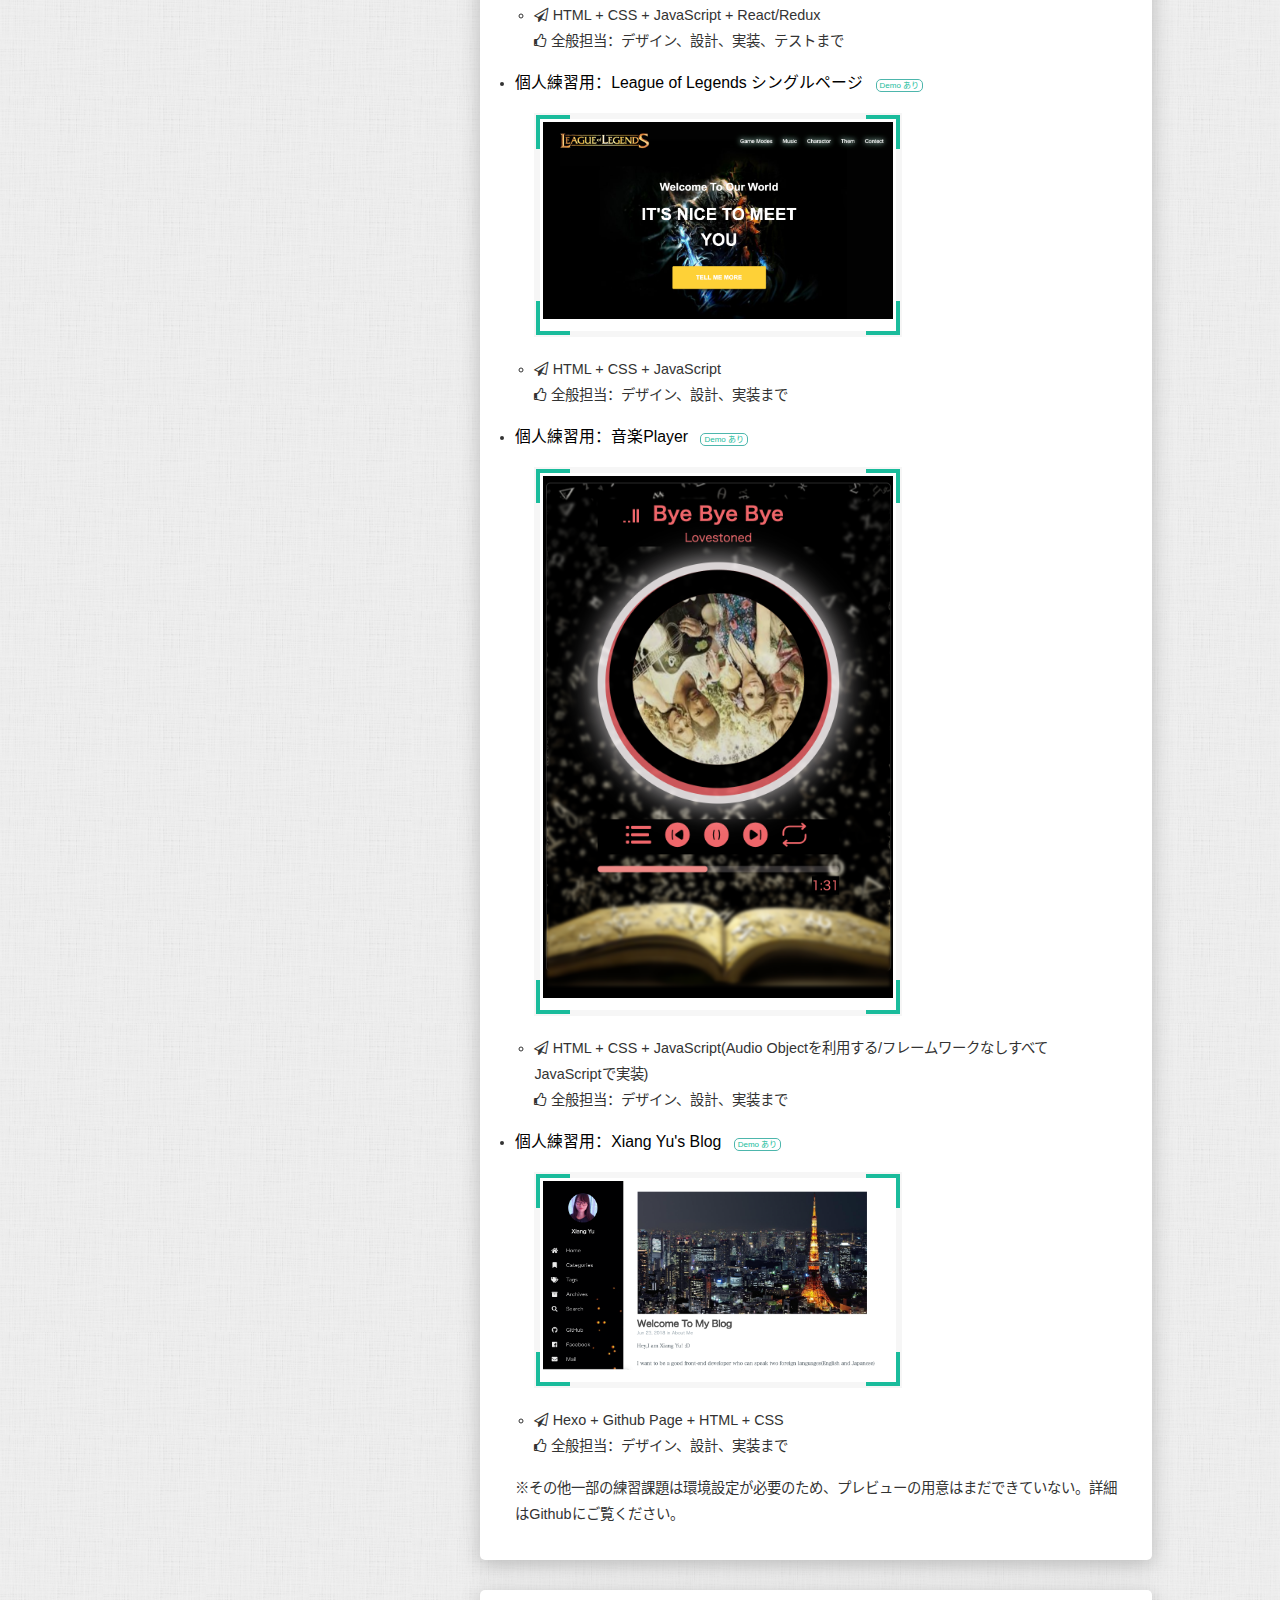
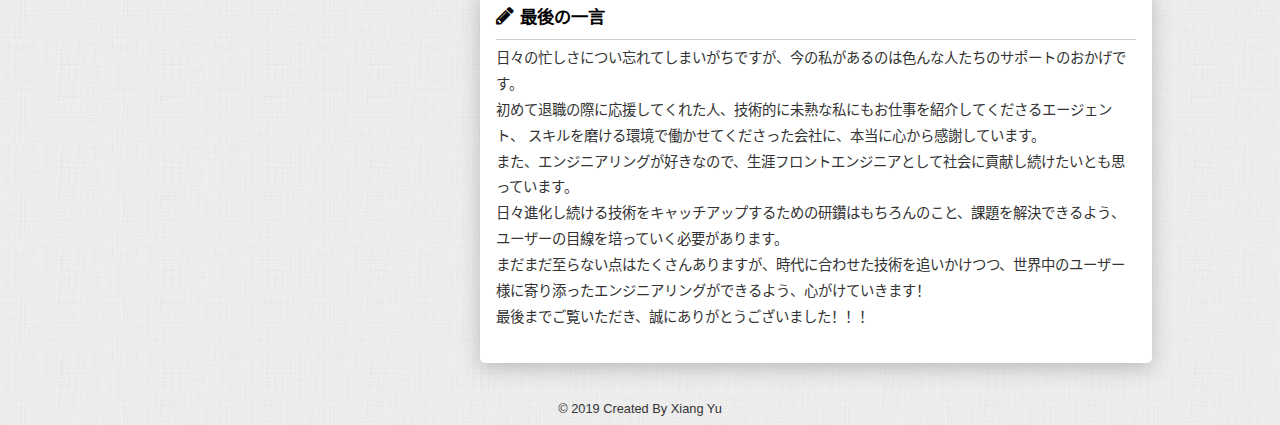
==== commit 9c0efcf1: ":green_heart: Correct a spell mistake" ====
--- a/index.html
+++ b/index.html
@@ -304,7 +304,7 @@
             <li>
               <i class="fa fa-paper-plane-o" aria-hidden="true"></i>React/Redux + TypeScript + ES6 + CakePHP3 + MySQL + AWS
               <br>
-              <i class="fa fa-thumbs-o-up" aria-hidden="true"></i>マイン担当機能：まとめ問い合わせ、全体スタイルのリニュアール、保守など
+              <i class="fa fa-thumbs-o-up" aria-hidden="true"></i>マイン担当機能：まとめて問い合わせ、全体スタイルのリニュアール、保守など
             </li>
             </ul>
           </li>
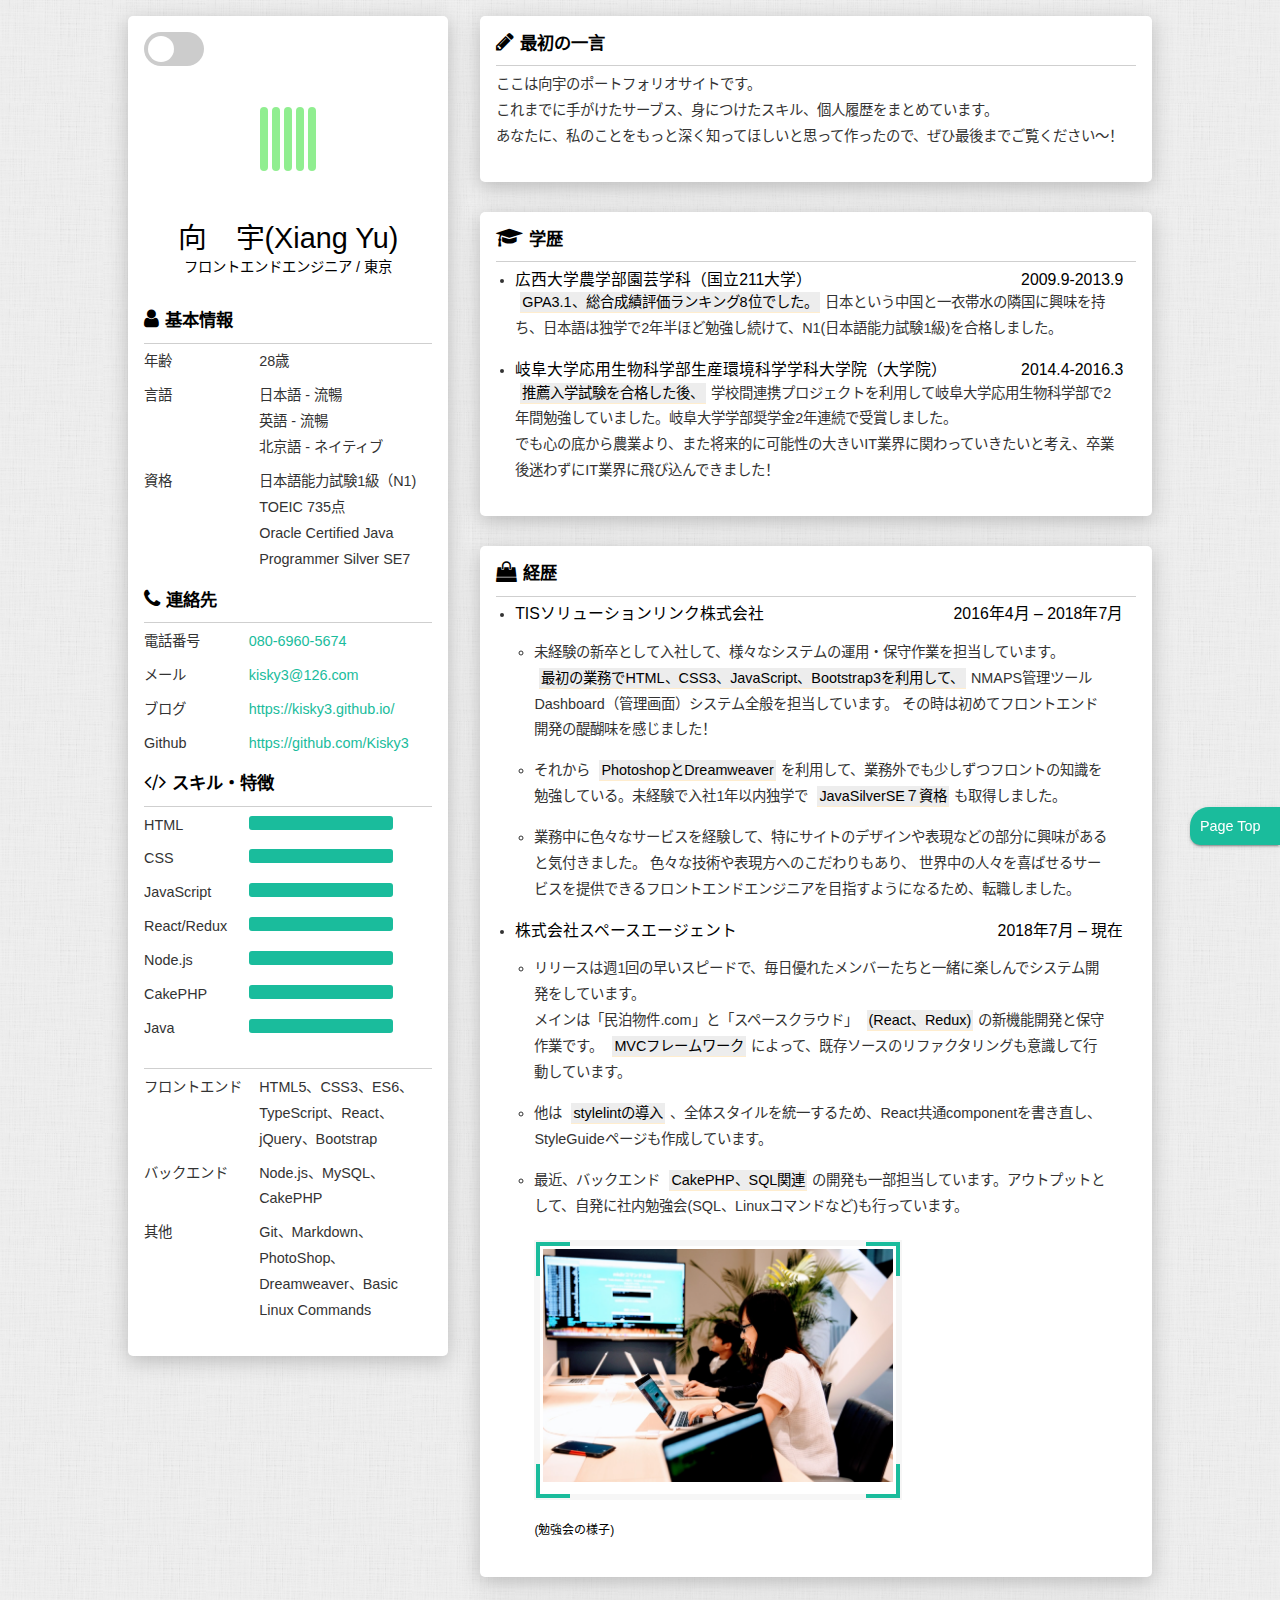
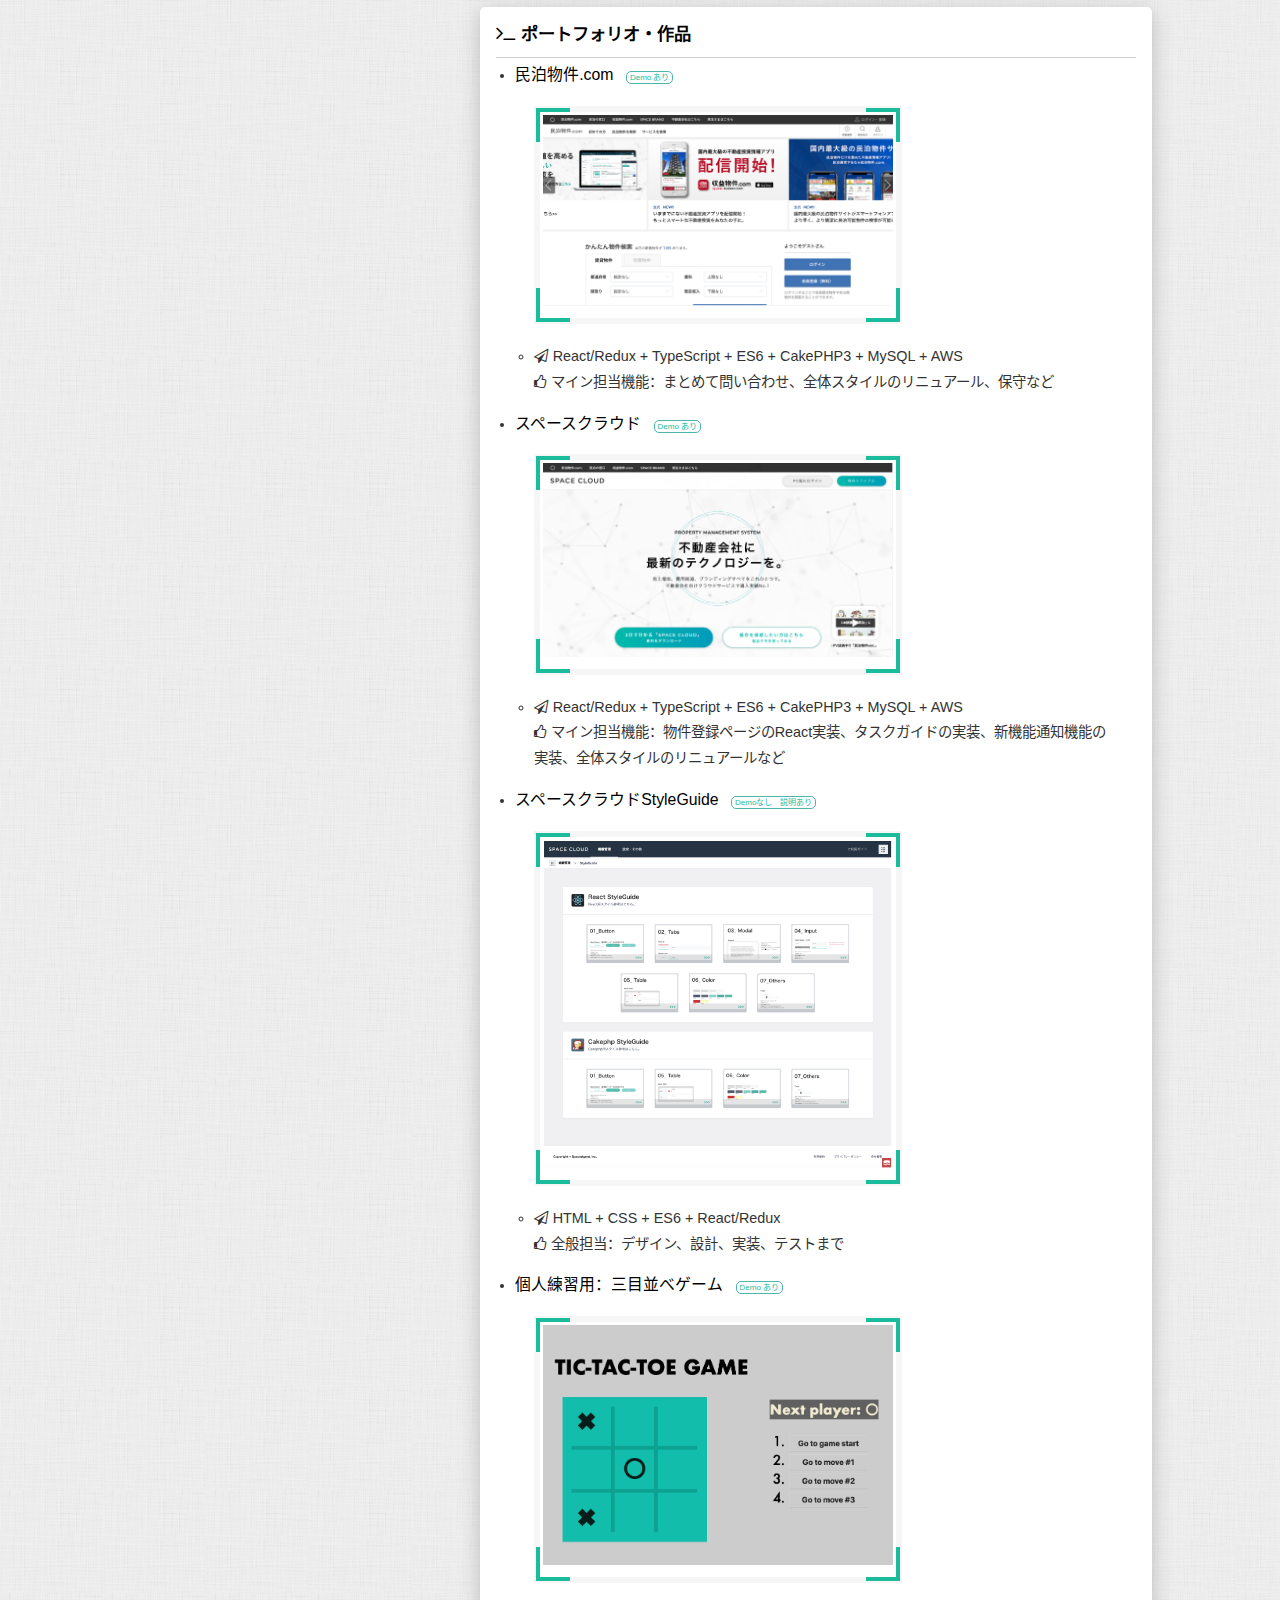
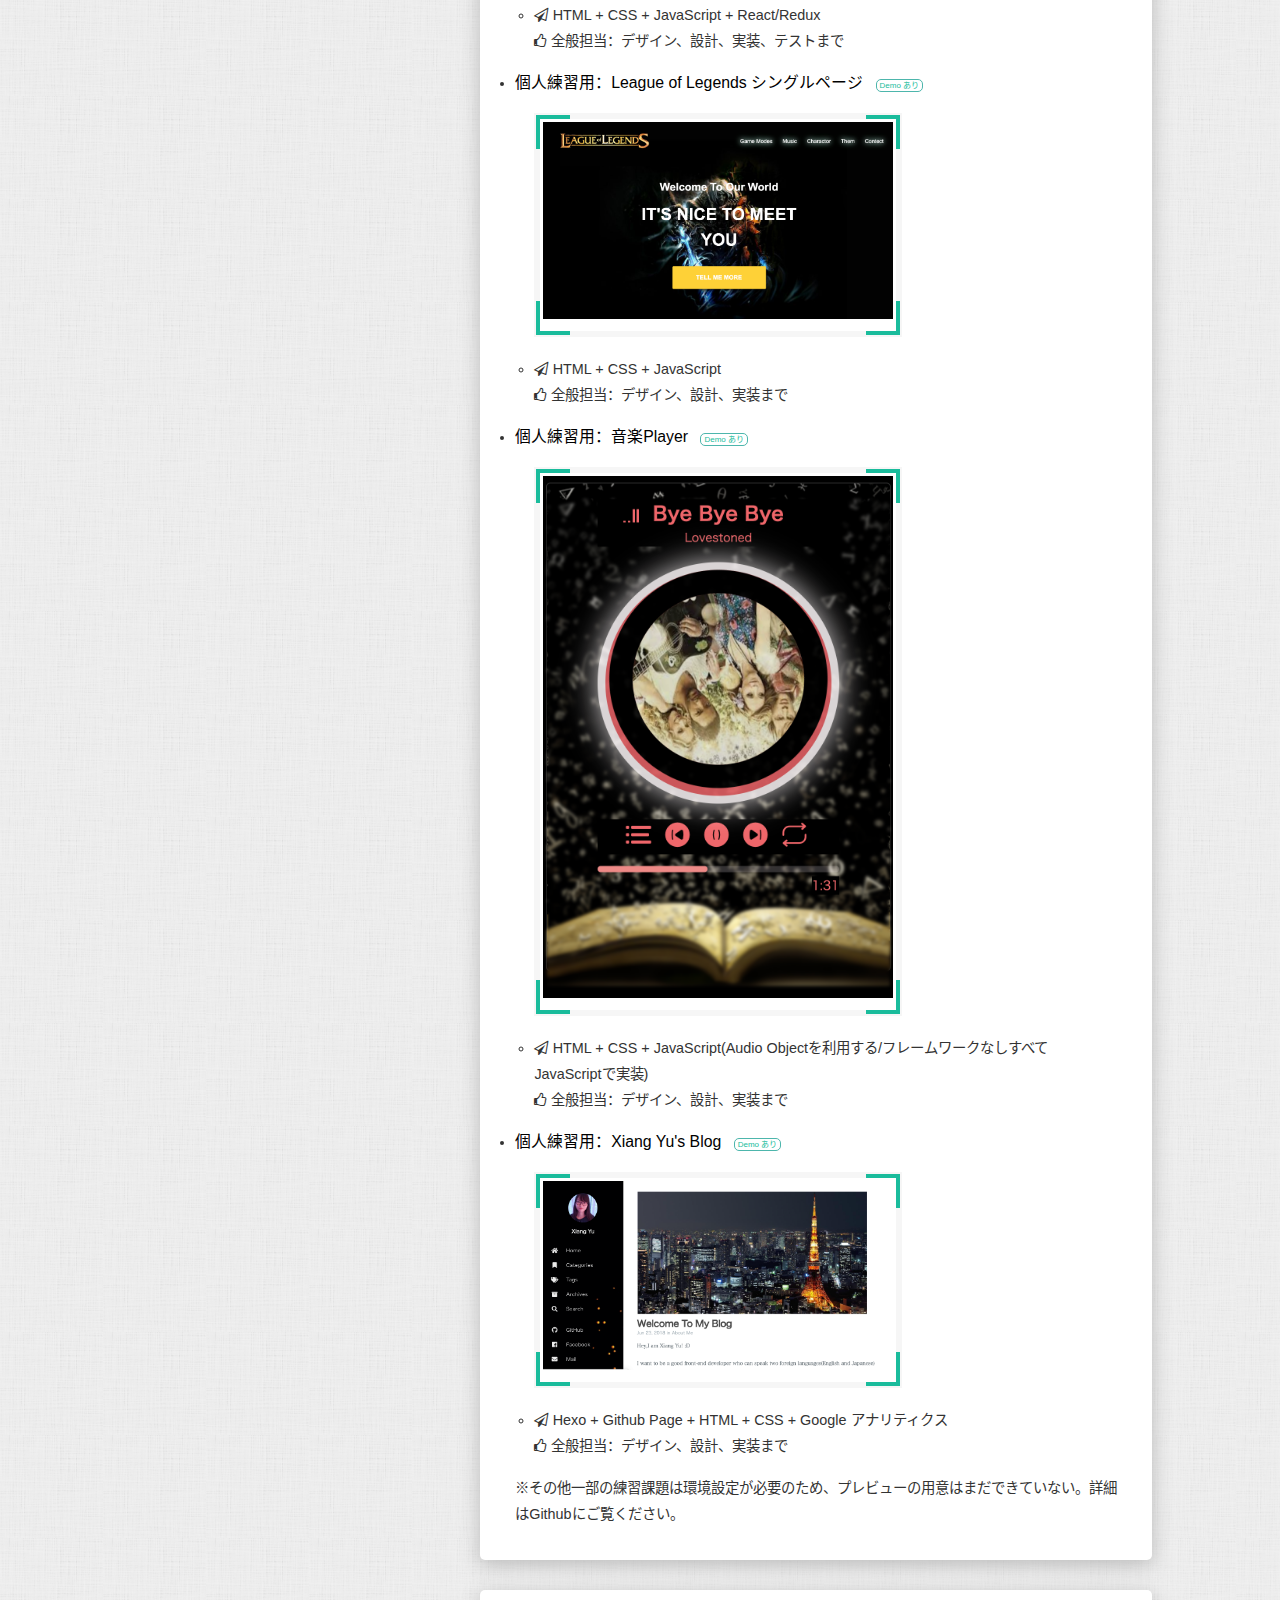
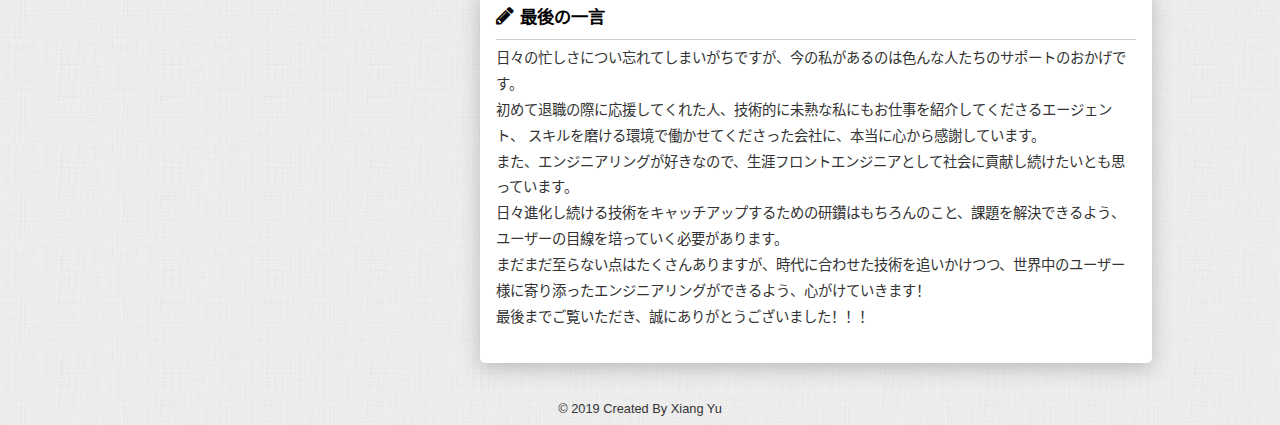
==== commit e8491b74: ":+1: Add google analysis" ====
--- a/index.html
+++ b/index.html
@@ -426,7 +426,7 @@
               </a>
             </div>
             <li>
-              <i class="fa fa-paper-plane-o" aria-hidden="true"></i>Hexo + Github Page + HTML + CSS
+              <i class="fa fa-paper-plane-o" aria-hidden="true"></i>Hexo + Github Page + HTML + CSS + Google アナリティクス
               <br>
               <i class="fa fa-thumbs-o-up" aria-hidden="true"></i>全般担当：デザイン、設計、実装まで
             </li>
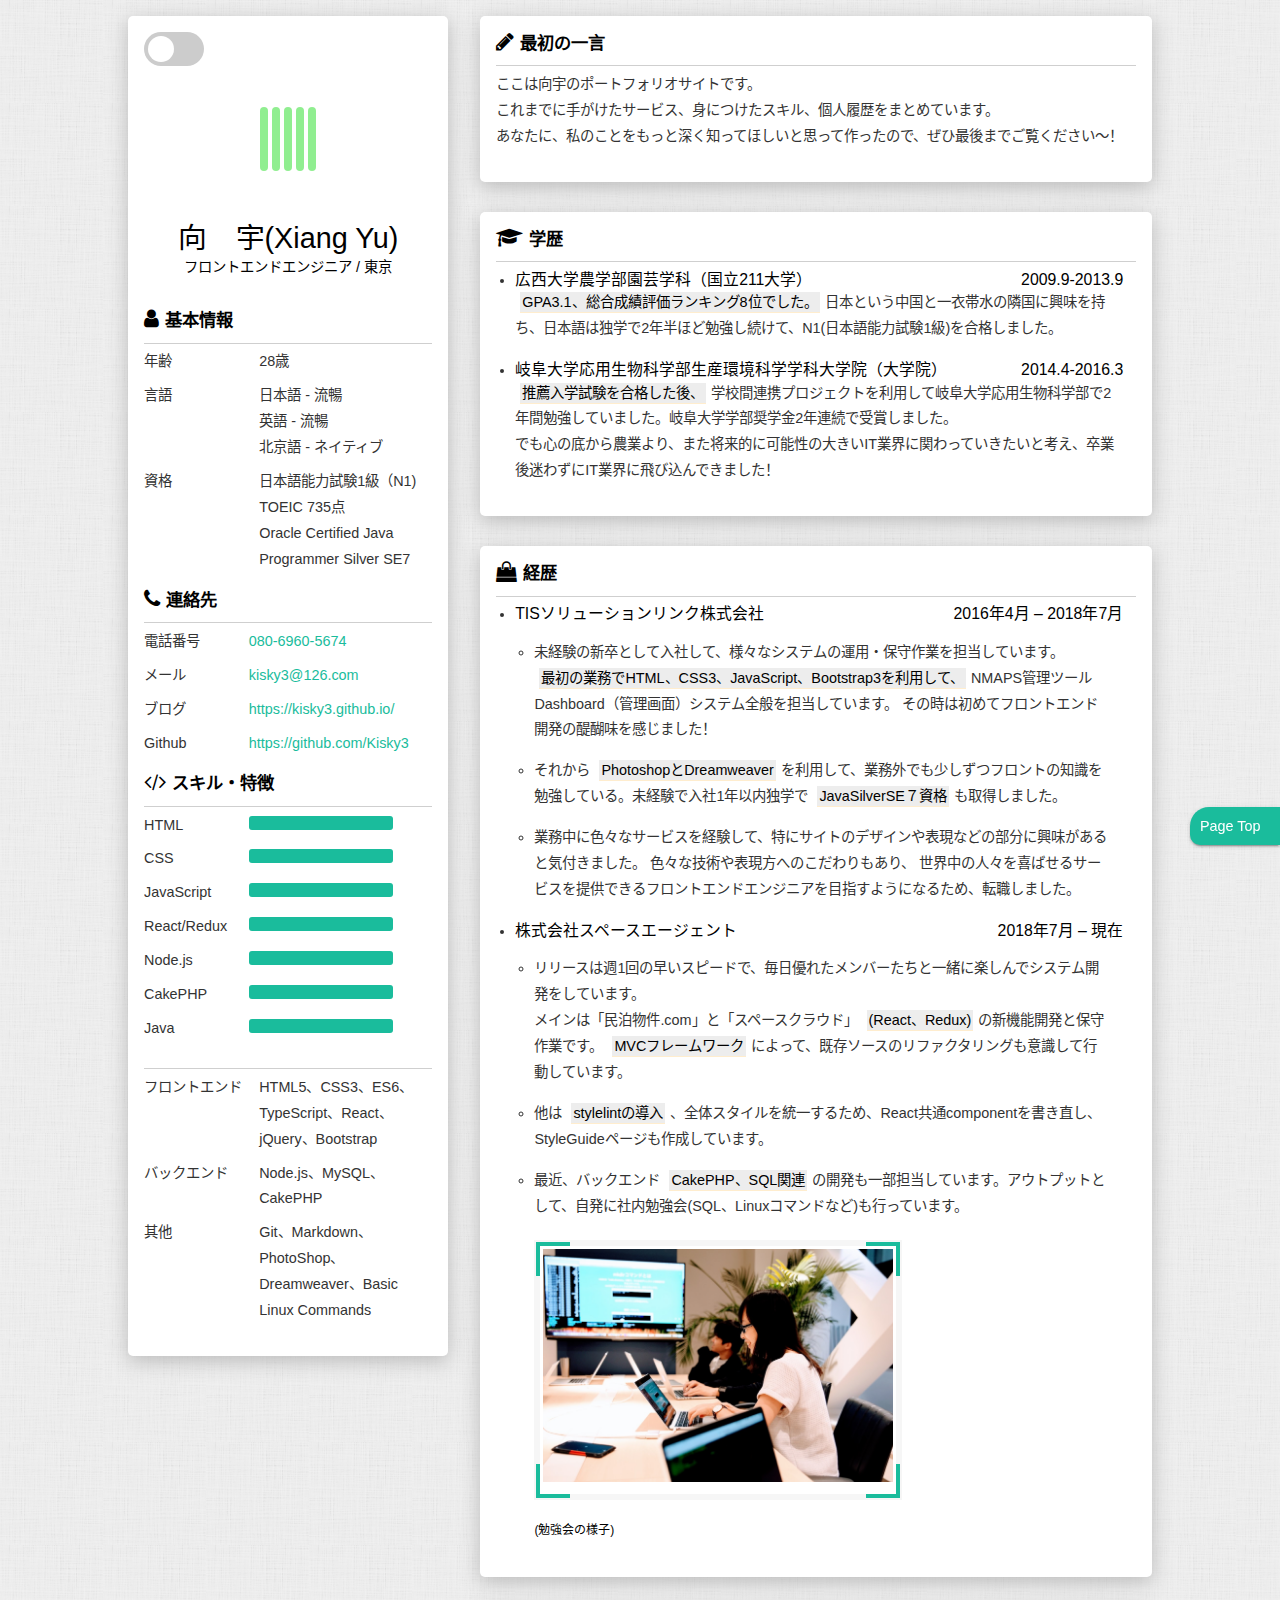
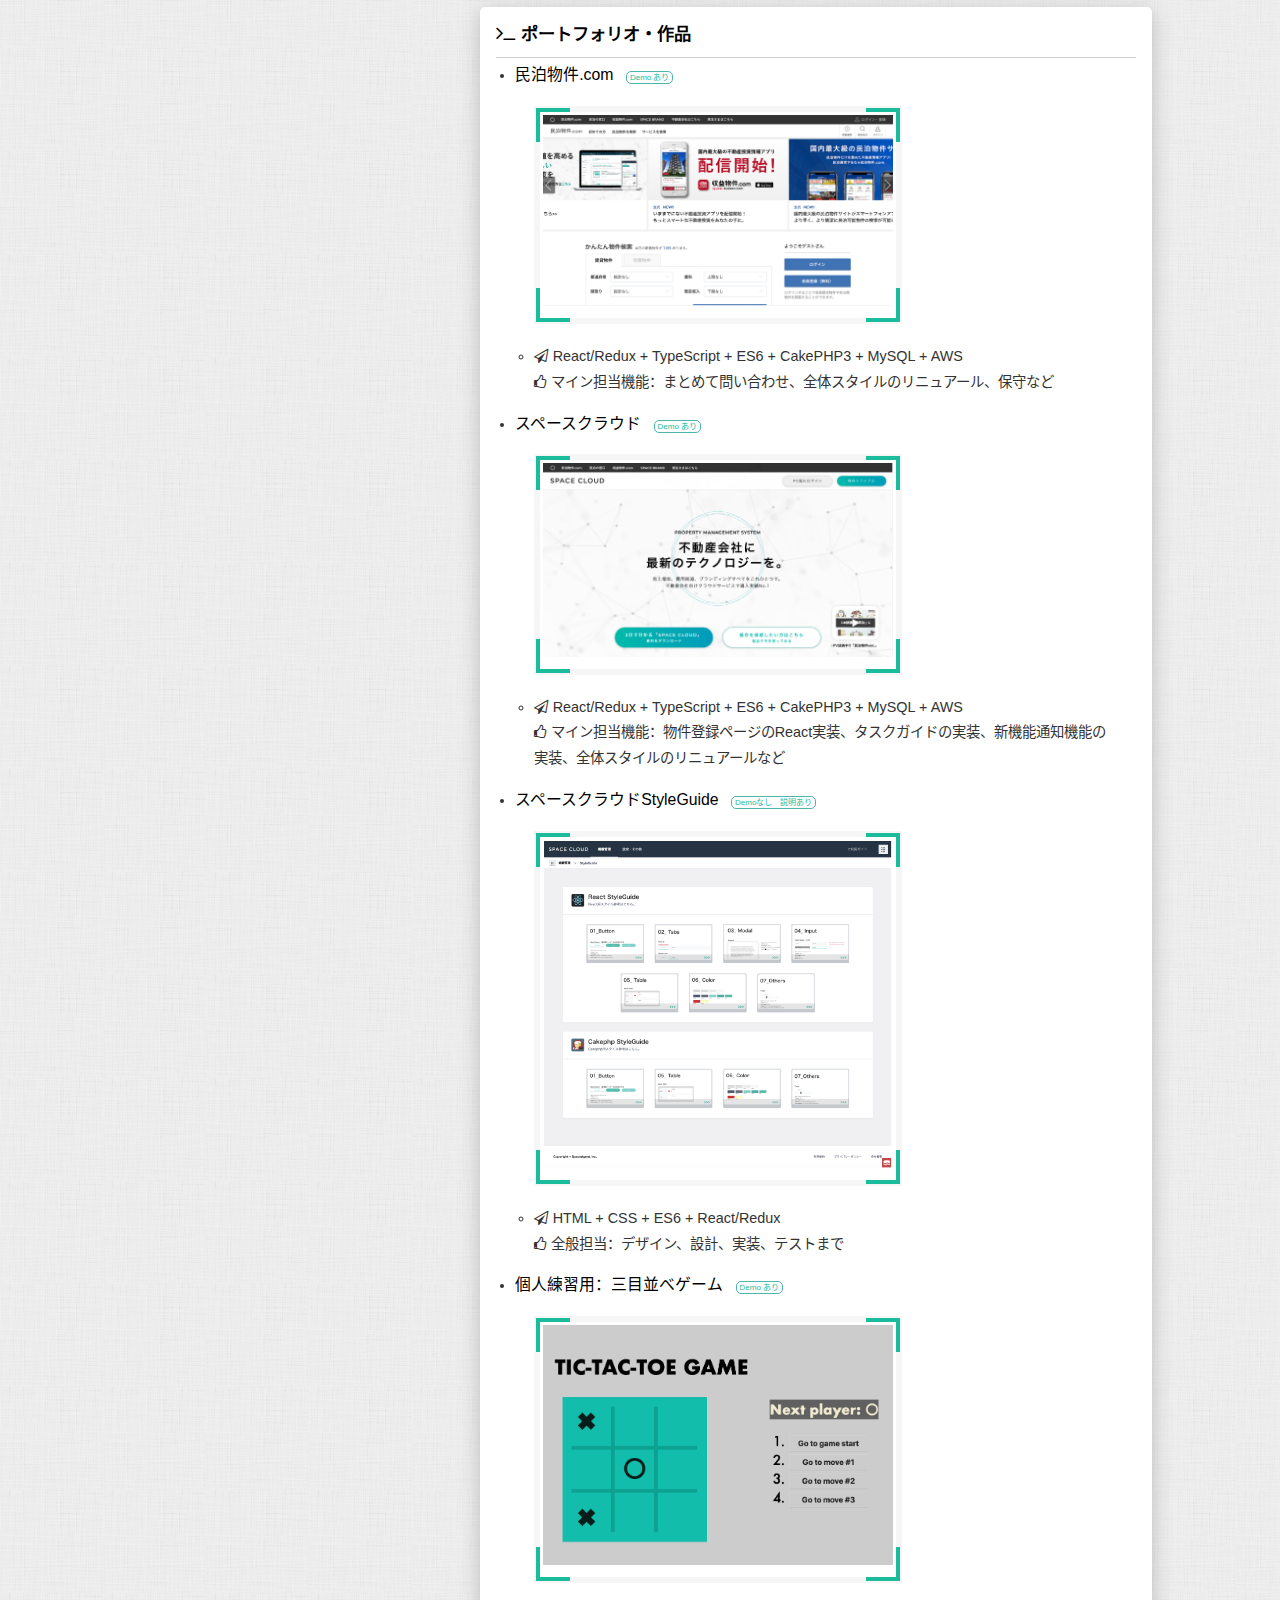
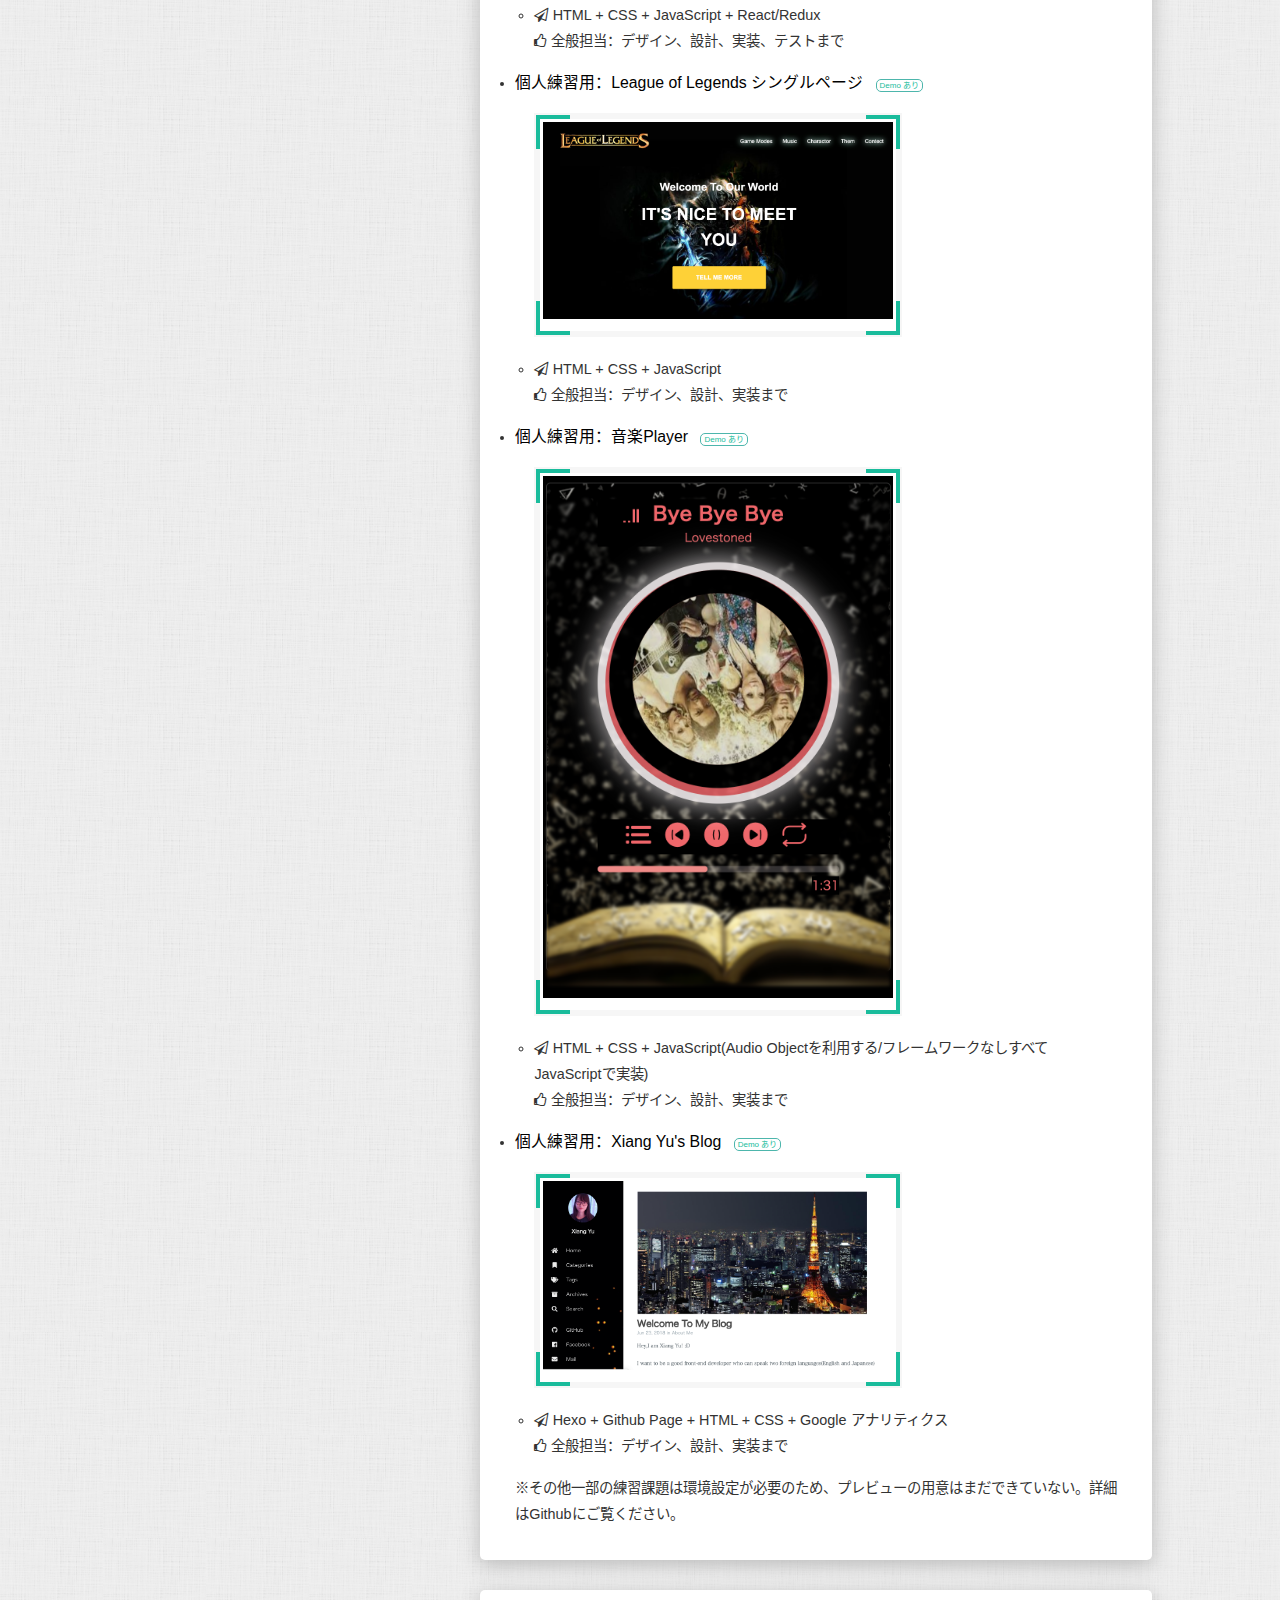
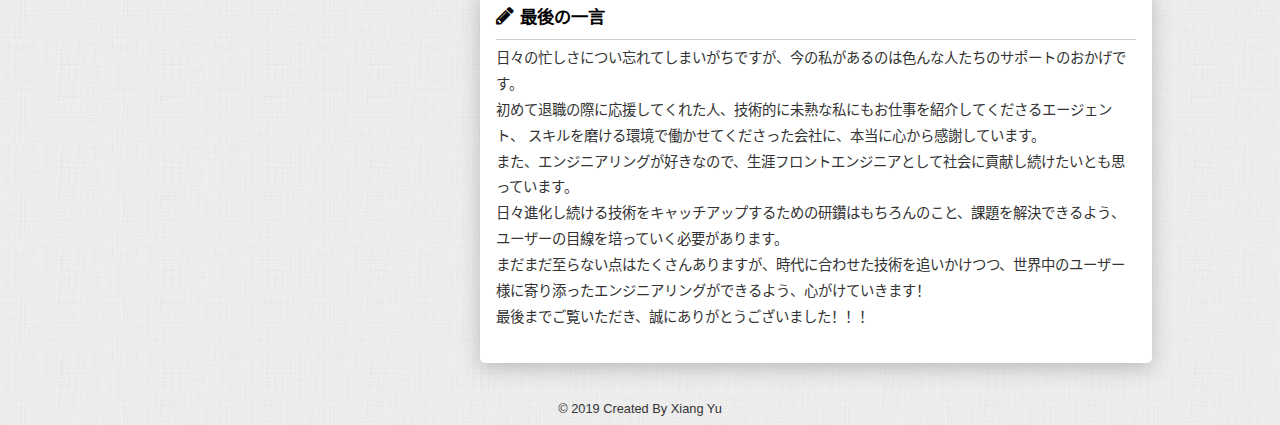
==== commit 50166c64: ":shirt: correct spell mistake" ====
--- a/index.html
+++ b/index.html
@@ -179,7 +179,7 @@
           <hr/>
           <p>ここは向宇のポートフォリオサイトです。
           </p>
-          <p>これまでに手がけたサーブス、身につけたスキル、個人履歴をまとめています。
+          <p>これまでに手がけたサービス、身につけたスキル、個人履歴をまとめています。
           </p>
           <p>あなたに、私のことをもっと深く知ってほしいと思って作ったので、ぜひ最後までご覧ください〜！
           </p>
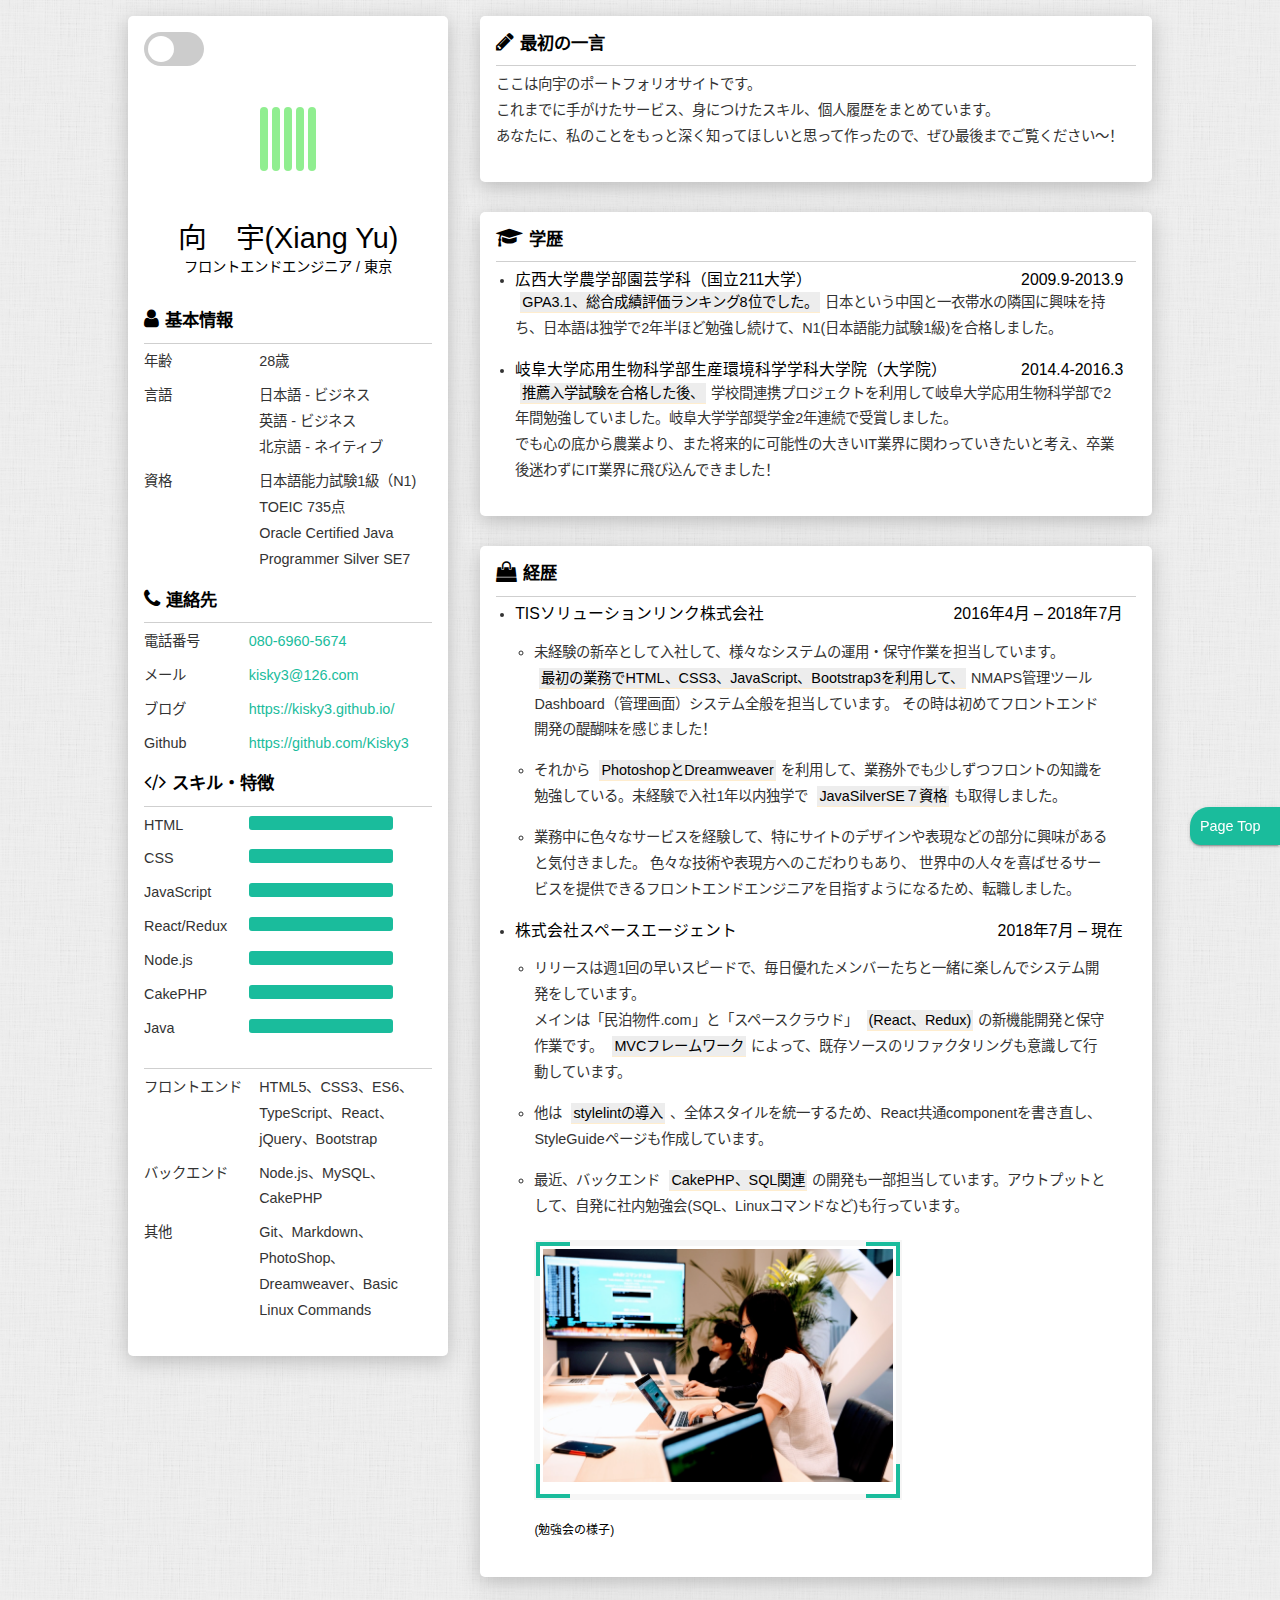
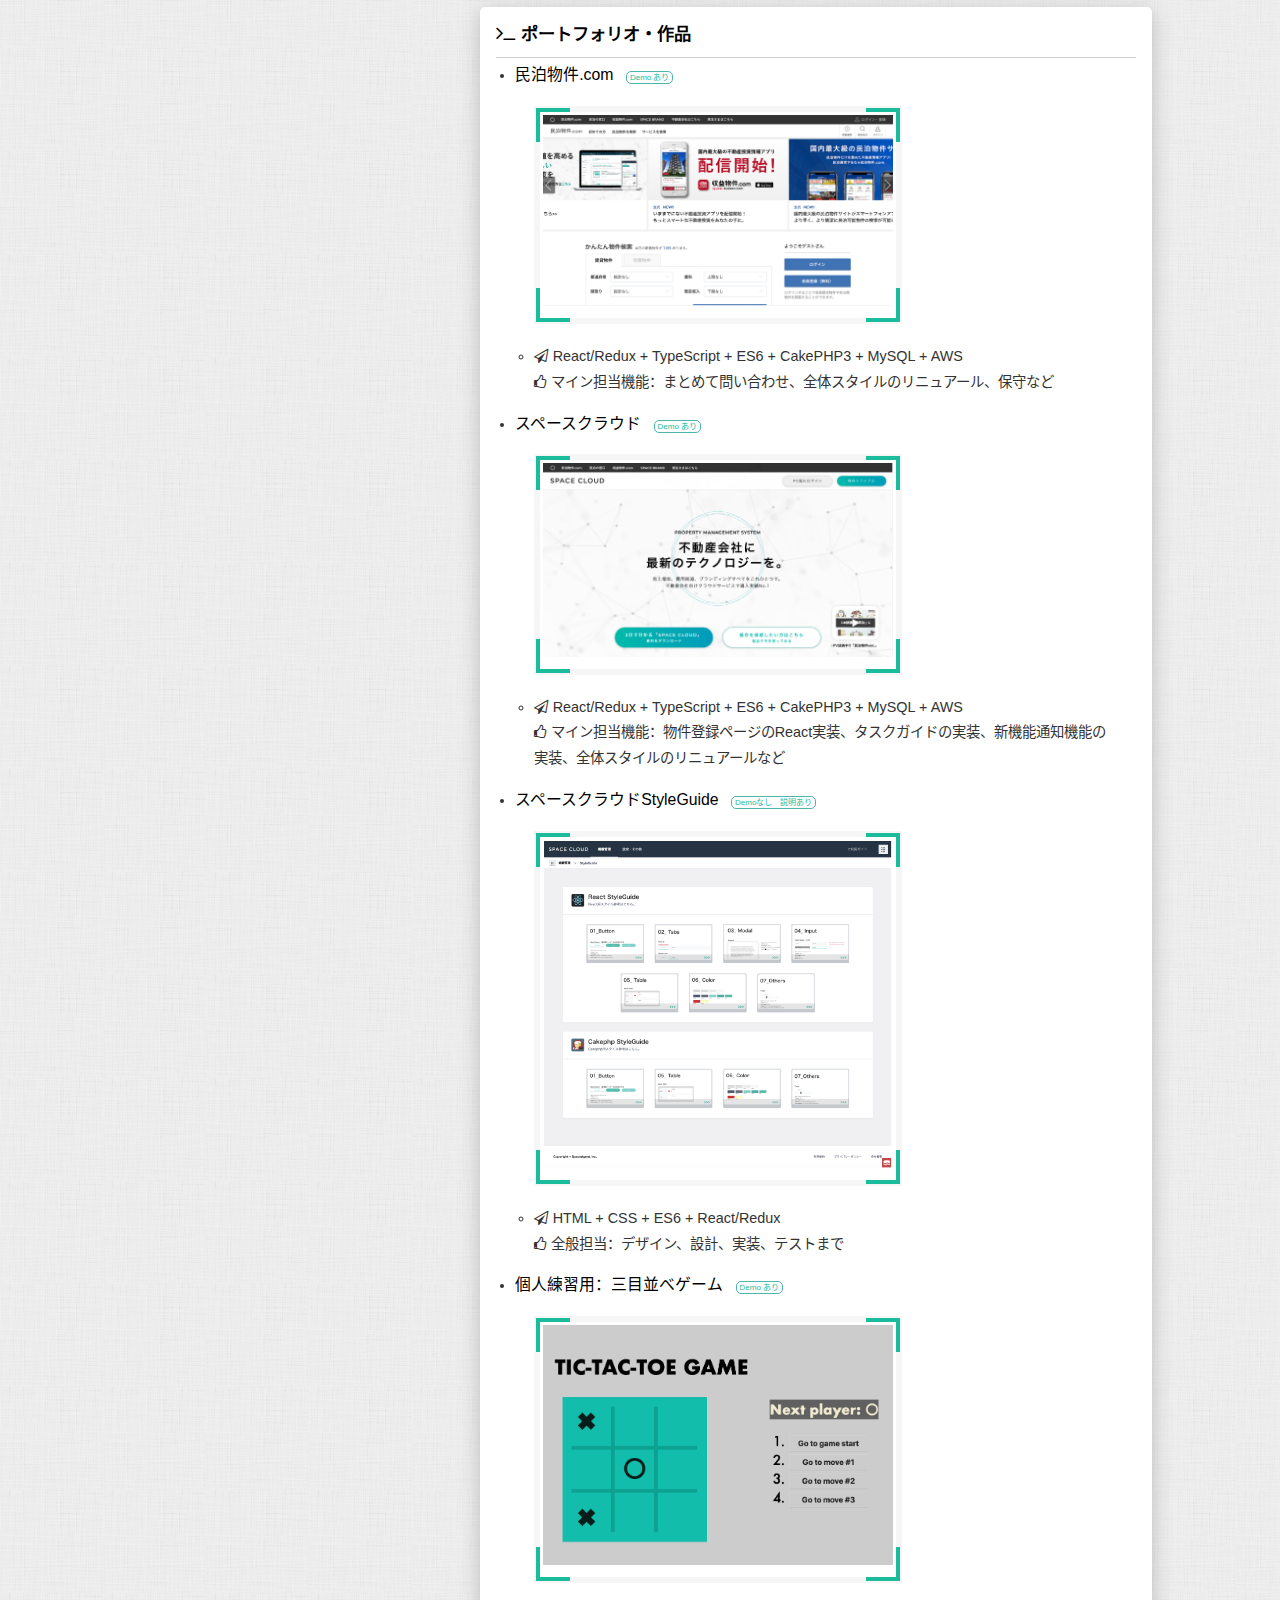
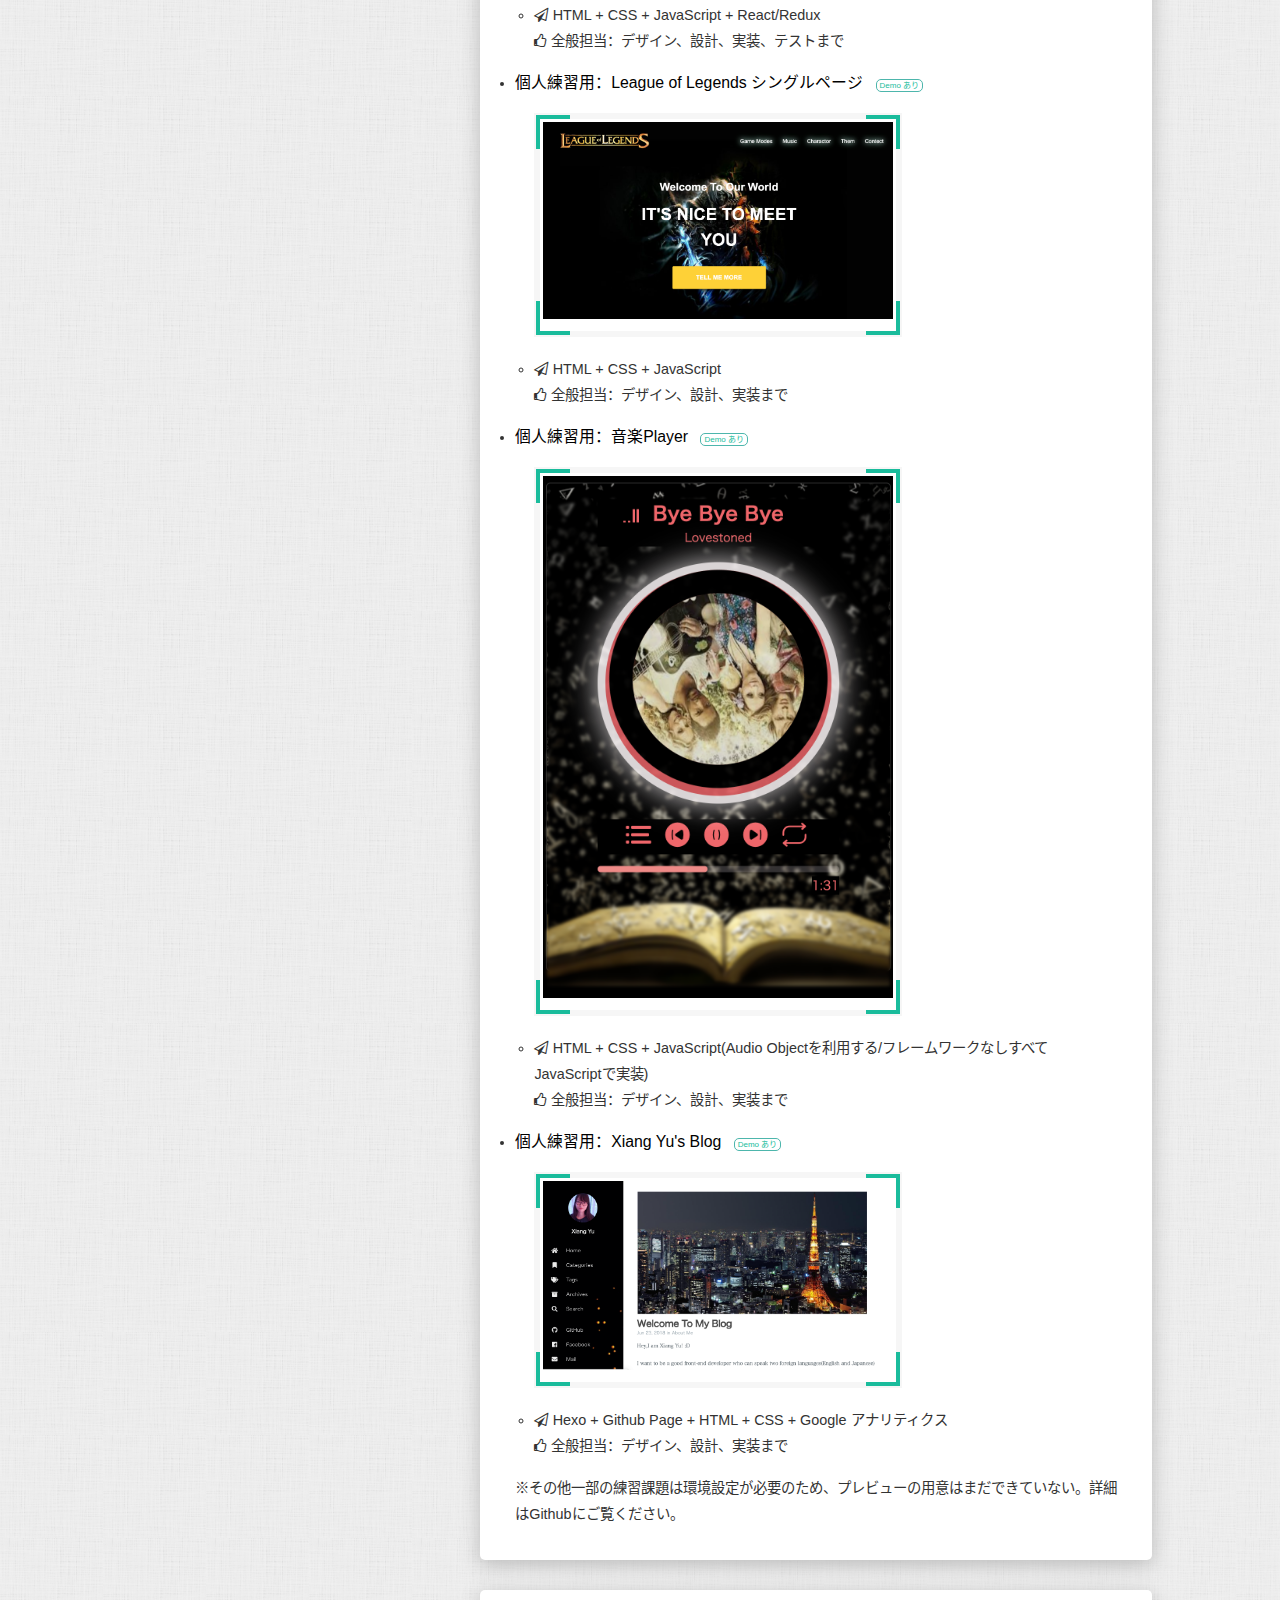
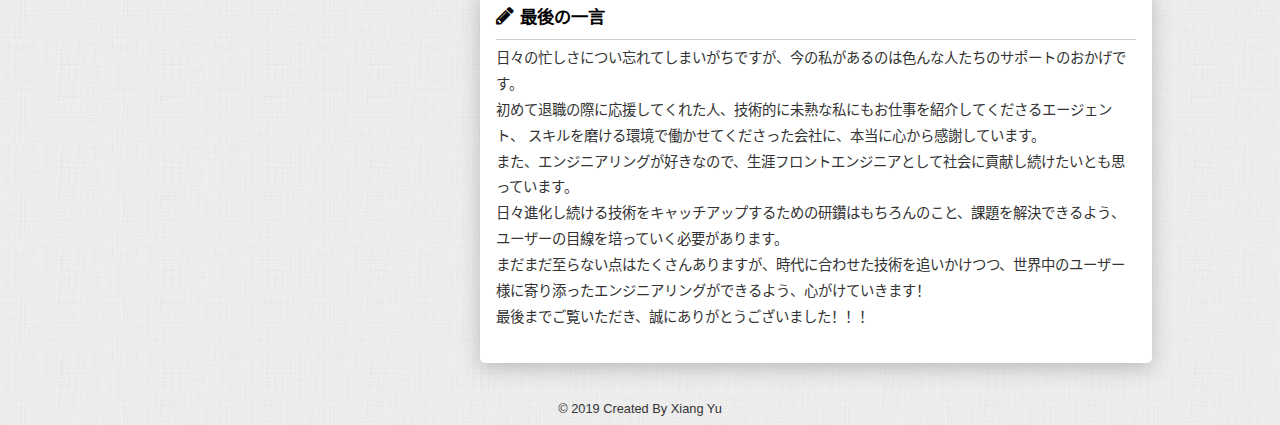
==== commit cc14bbf8: ":shirt: 指摘事項修正" ====
--- a/index.html
+++ b/index.html
@@ -64,8 +64,8 @@
           </li>
           <li>
             <label>言語</label>
-            <span>日本語 - 流暢</span>
-            <span>英語 - 流暢</span>
+            <span>日本語 - ビジネス</span>
+            <span>英語 - ビジネス</span>
             <span>北京語 - ネイティブ</span>
           </li>
           <li>
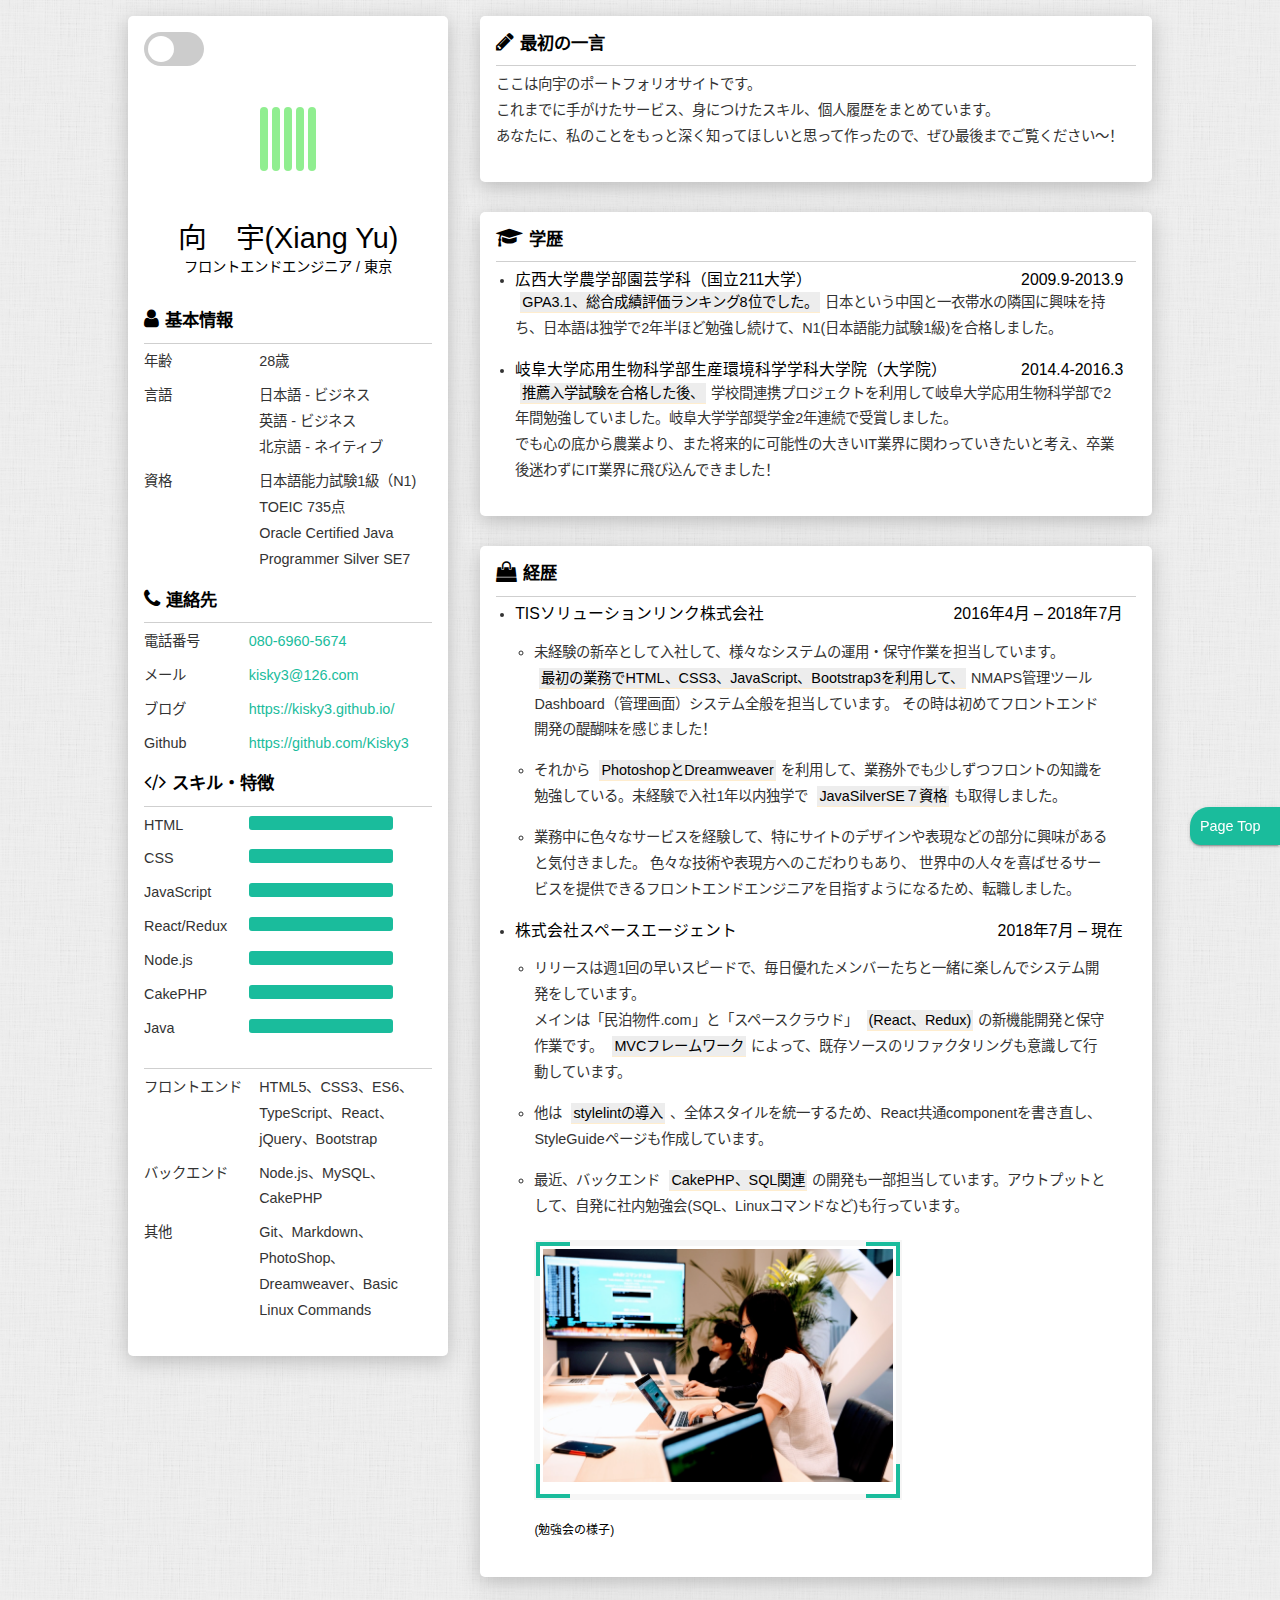
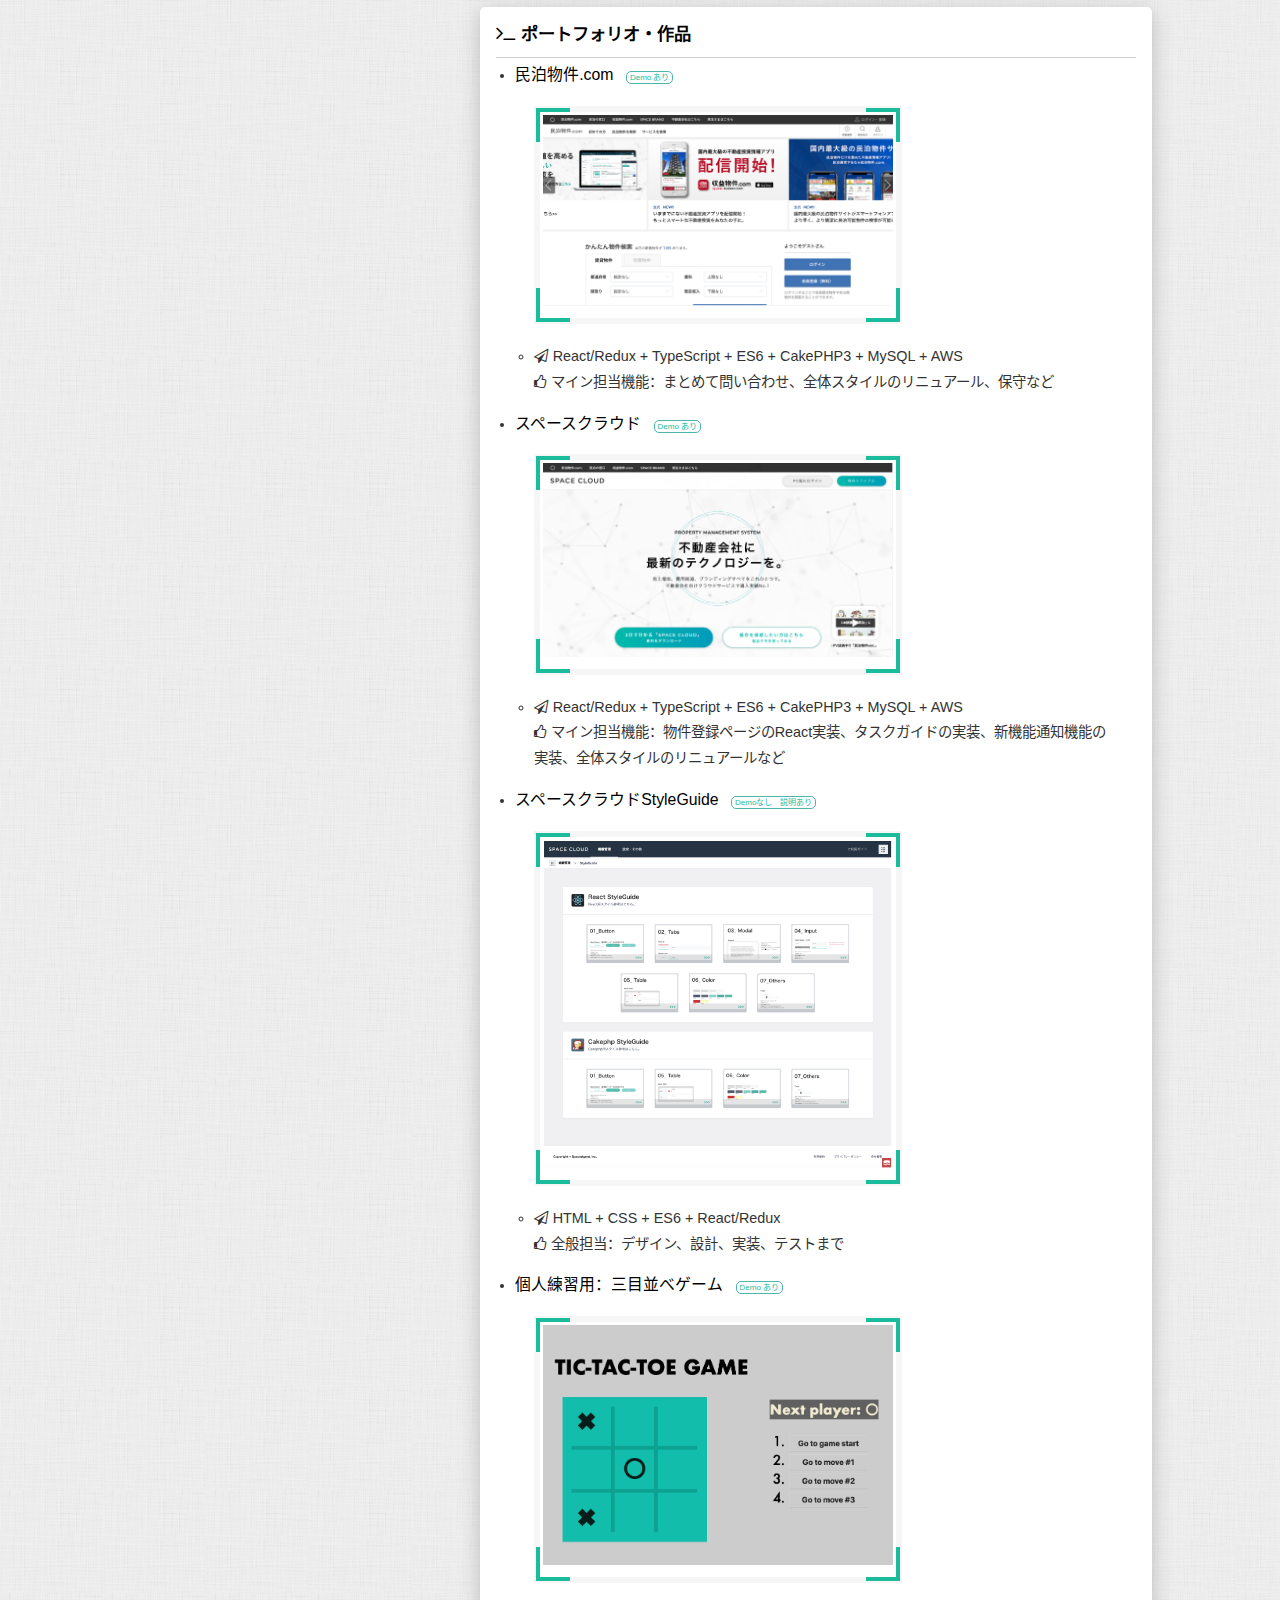
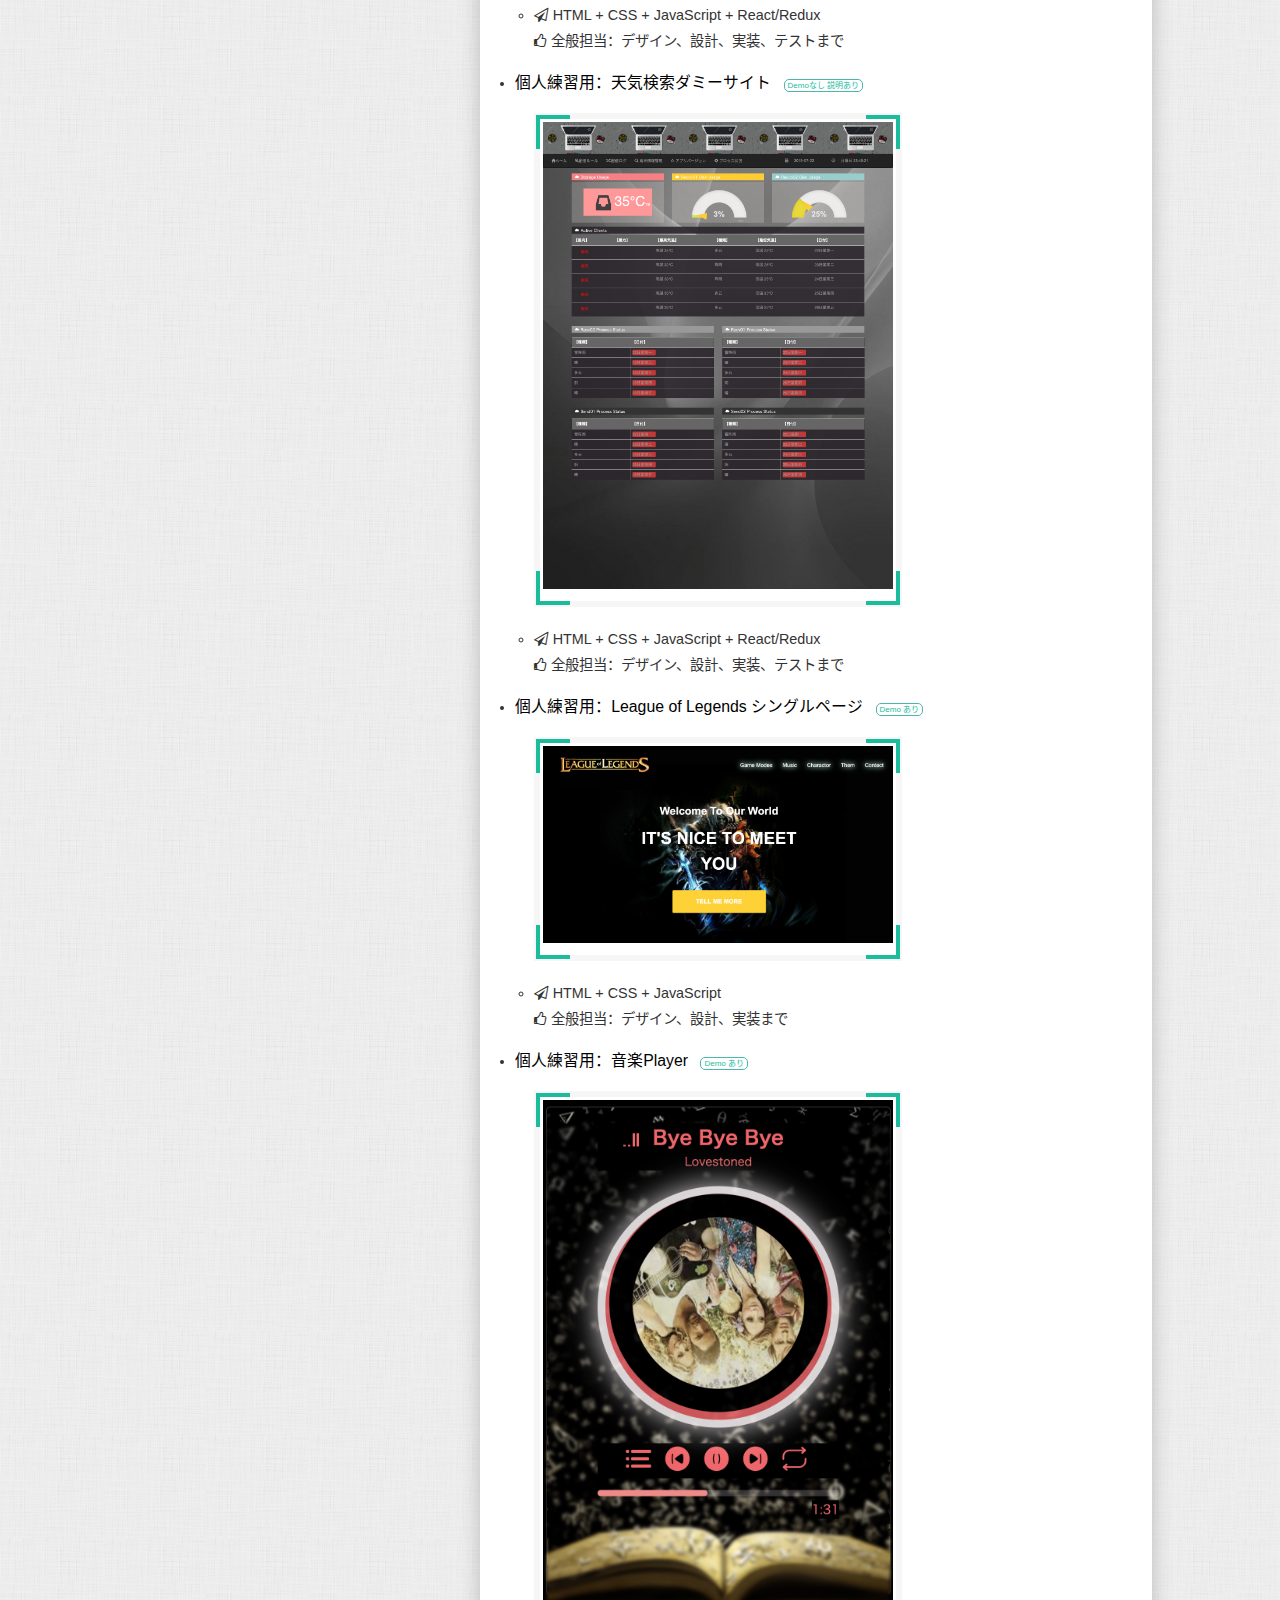
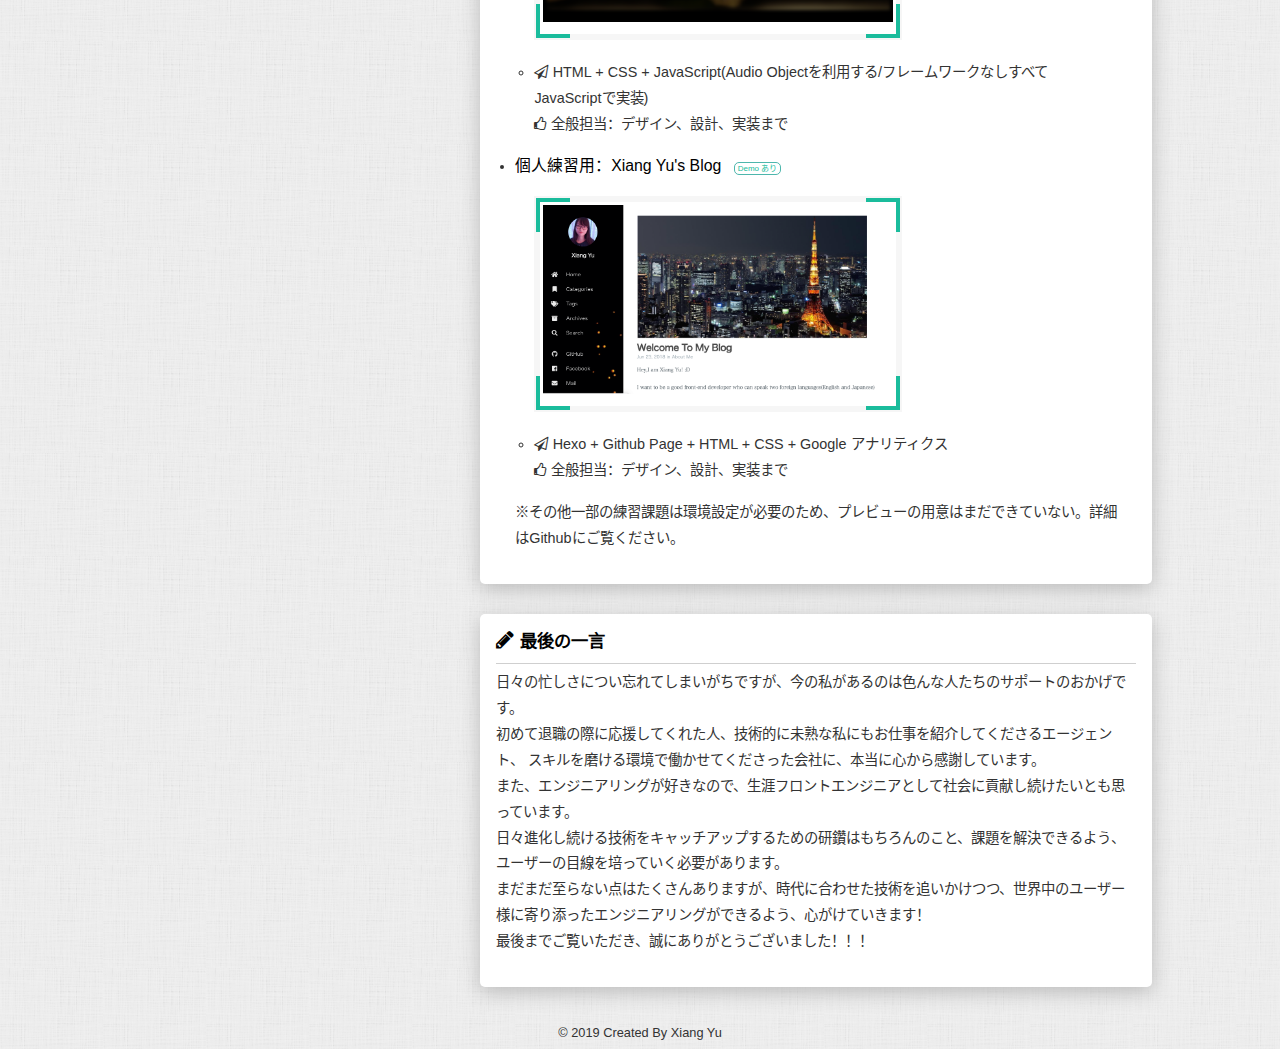
==== commit eae2fa93: ":rocket: Add dashbord page and explanation" ====
--- a/index.html
+++ b/index.html
@@ -372,6 +372,26 @@
             </li>
             </ul>
           </li>
+           <li>
+            <h3>
+              <span>個人練習用：天気検索ダミーサイト</span>
+              <span class="link">
+                <a href="./dashboard.html" target="_blank">Demoなし 説明あり</a>
+              </span>
+            </h3>
+            <ul class="info-content">
+            <div class="photoframe">
+              <a class="photo" href="./dashboard.html">
+                <img class="meeting-image" src="assets/images/1.png">
+              </a>
+            </div>
+            <li>
+              <i class="fa fa-paper-plane-o" aria-hidden="true"></i>HTML + CSS + JavaScript + React/Redux
+              <br>
+              <i class="fa fa-thumbs-o-up" aria-hidden="true"></i>全般担当：デザイン、設計、実装、テストまで
+            </li>
+            </ul>
+          </li>
           <li>
             <h3>
               <span>個人練習用：League of Legends シングルページ</span>
--- a/assets/css/index.css
+++ b/assets/css/index.css
@@ -411,6 +411,14 @@
   margin: 20px 0 20px 0;
 }
 
+.photoframe._full {
+  position: relative;
+  width: 100%;
+  padding: 3px;
+  border: 6px solid #f6f6f6;
+  margin: 20px 0 20px 0;
+}
+
 .photoframe:before, .photoframe:after, .photo:before, .photo:after {
   content: " ";
   position: absolute;
@@ -451,6 +459,10 @@
 
 .meeting-image {
   width: 350px;
+}
+
+.meeting-image-preview {
+  width: 100%;
 }
 
 @media screen and (max-width: 1169px) {
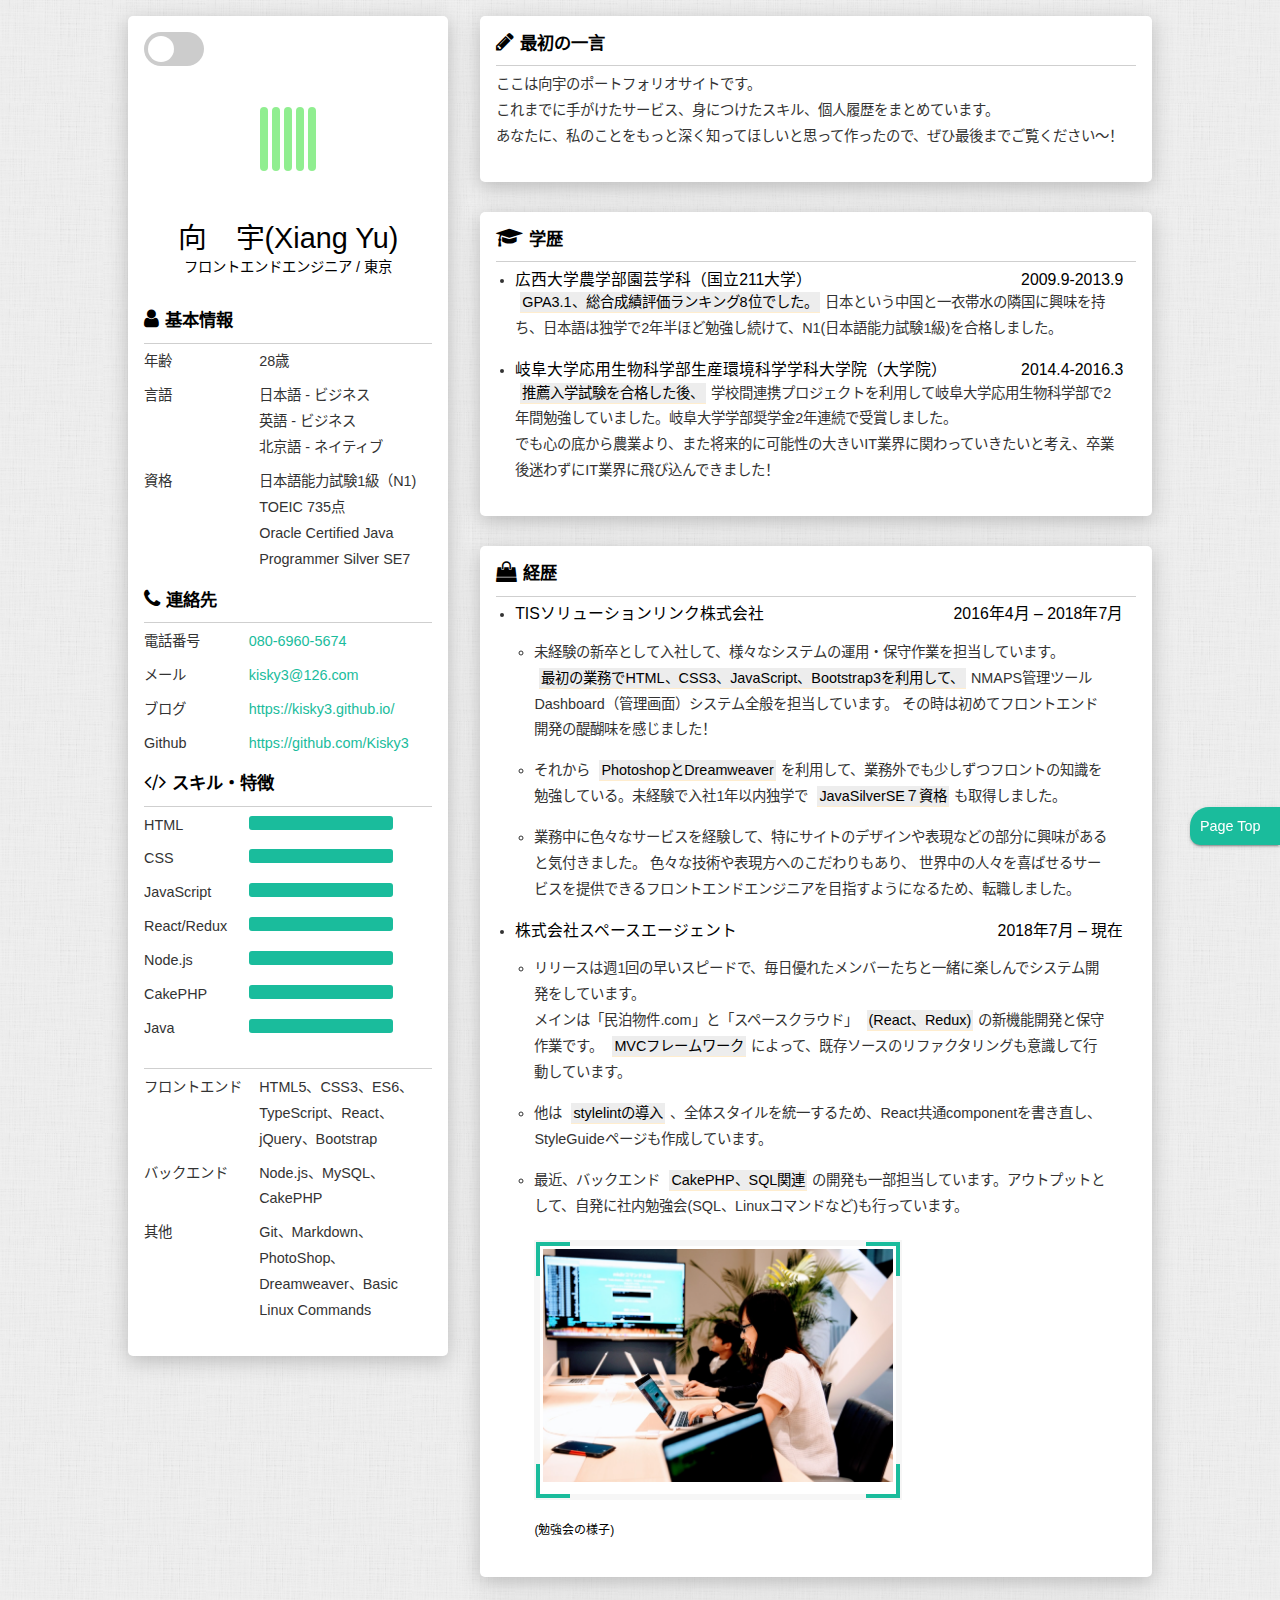
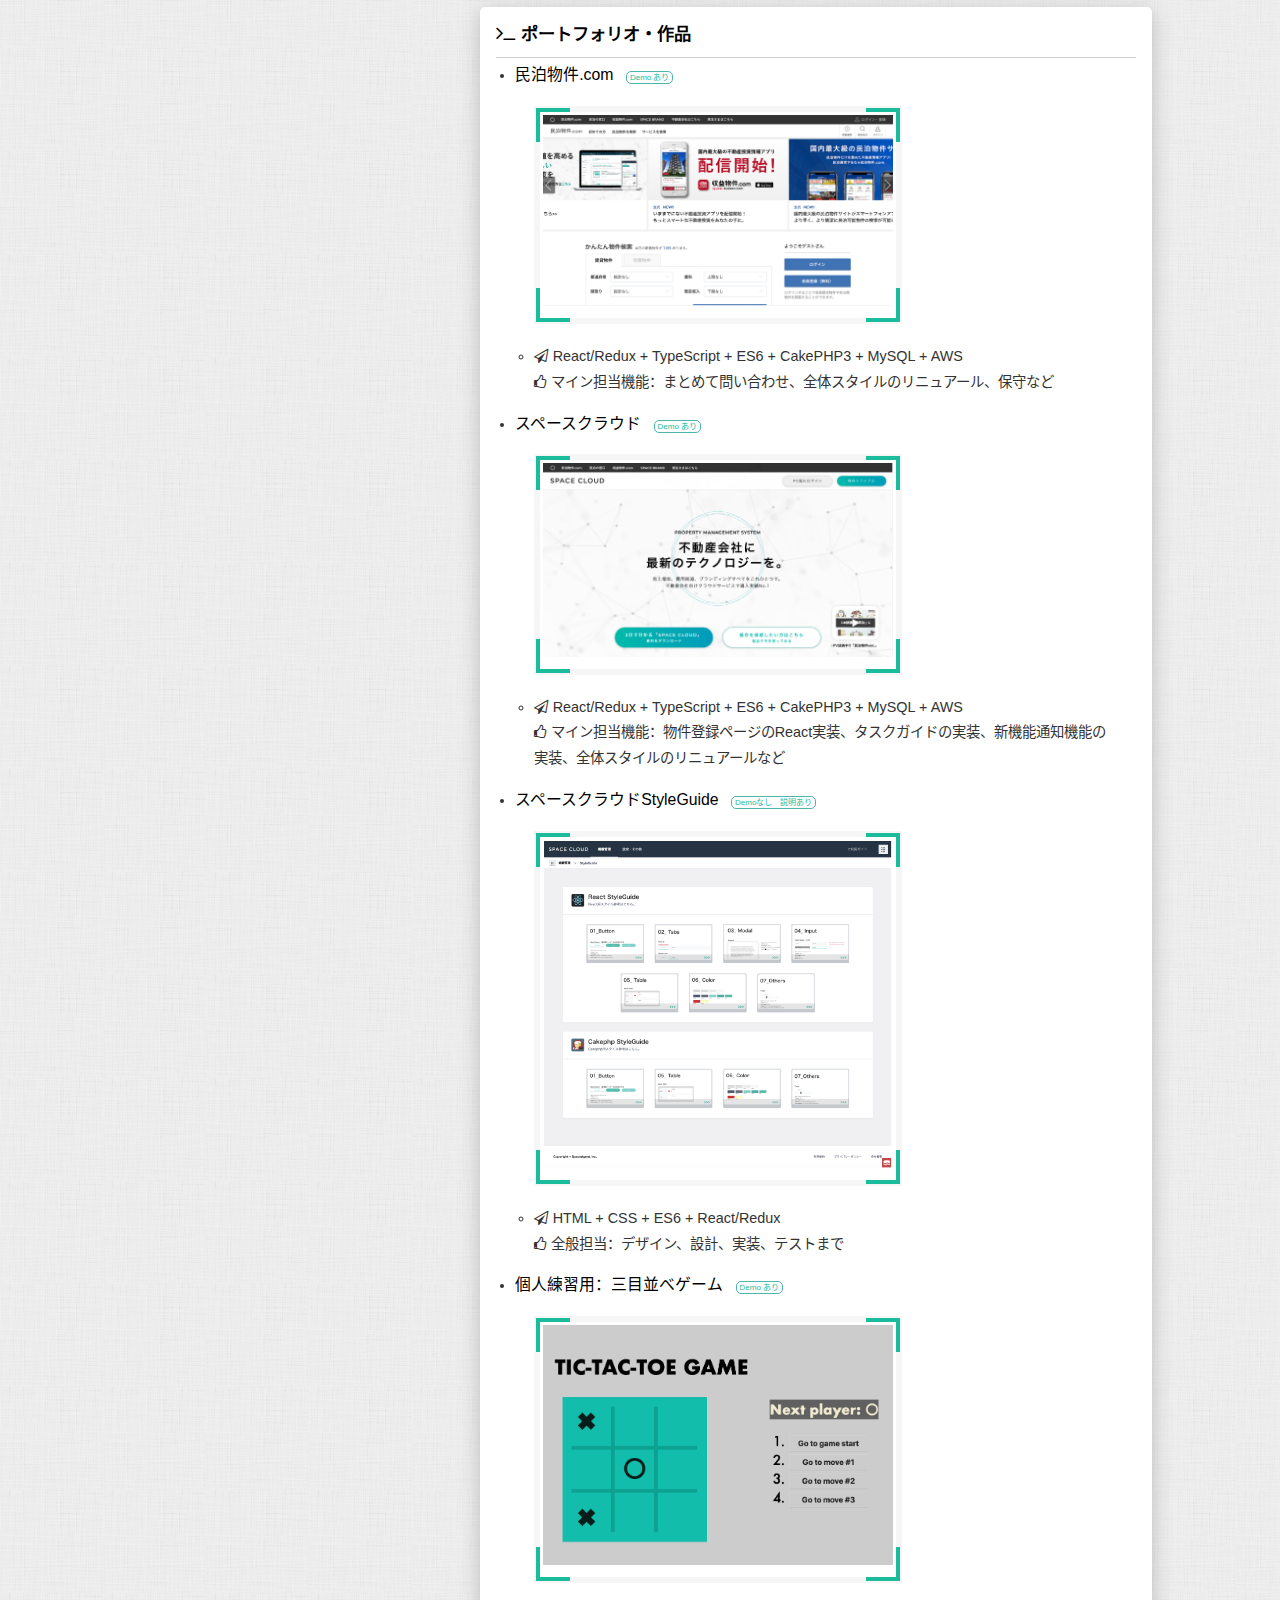
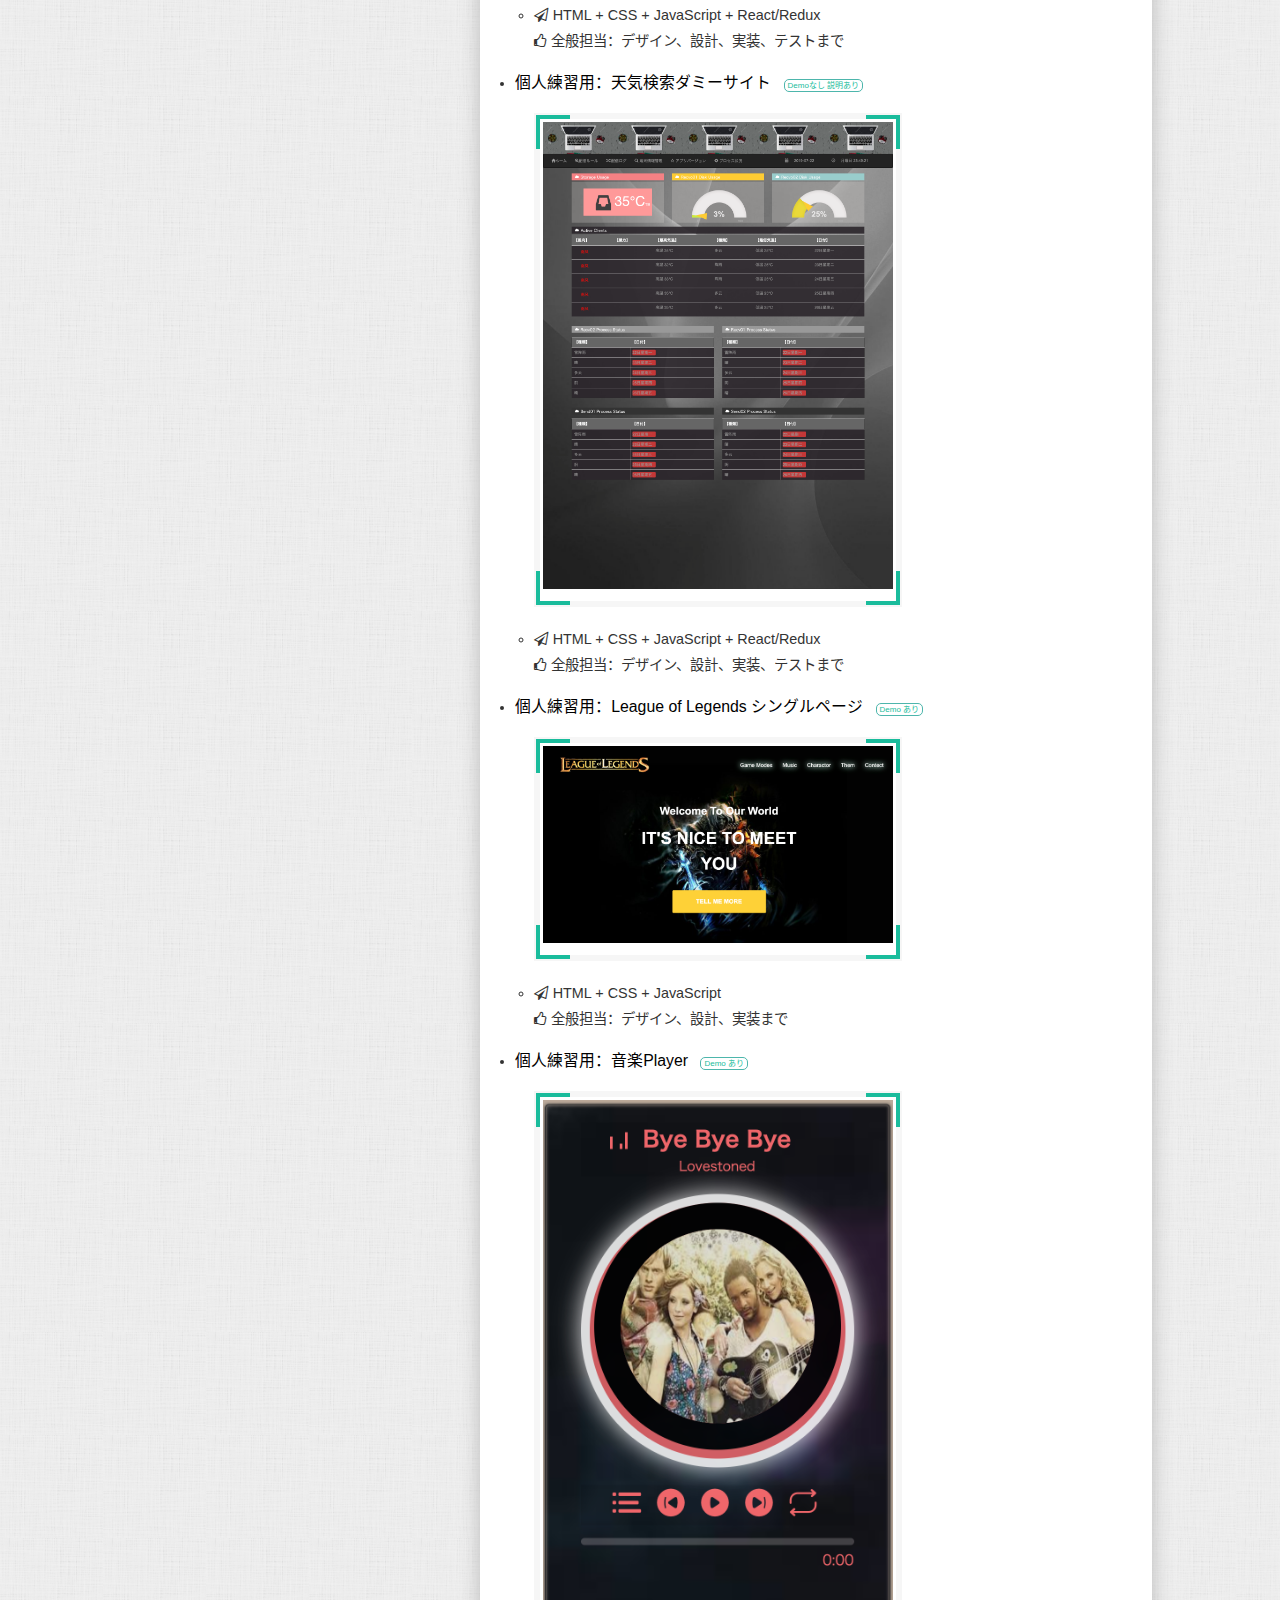
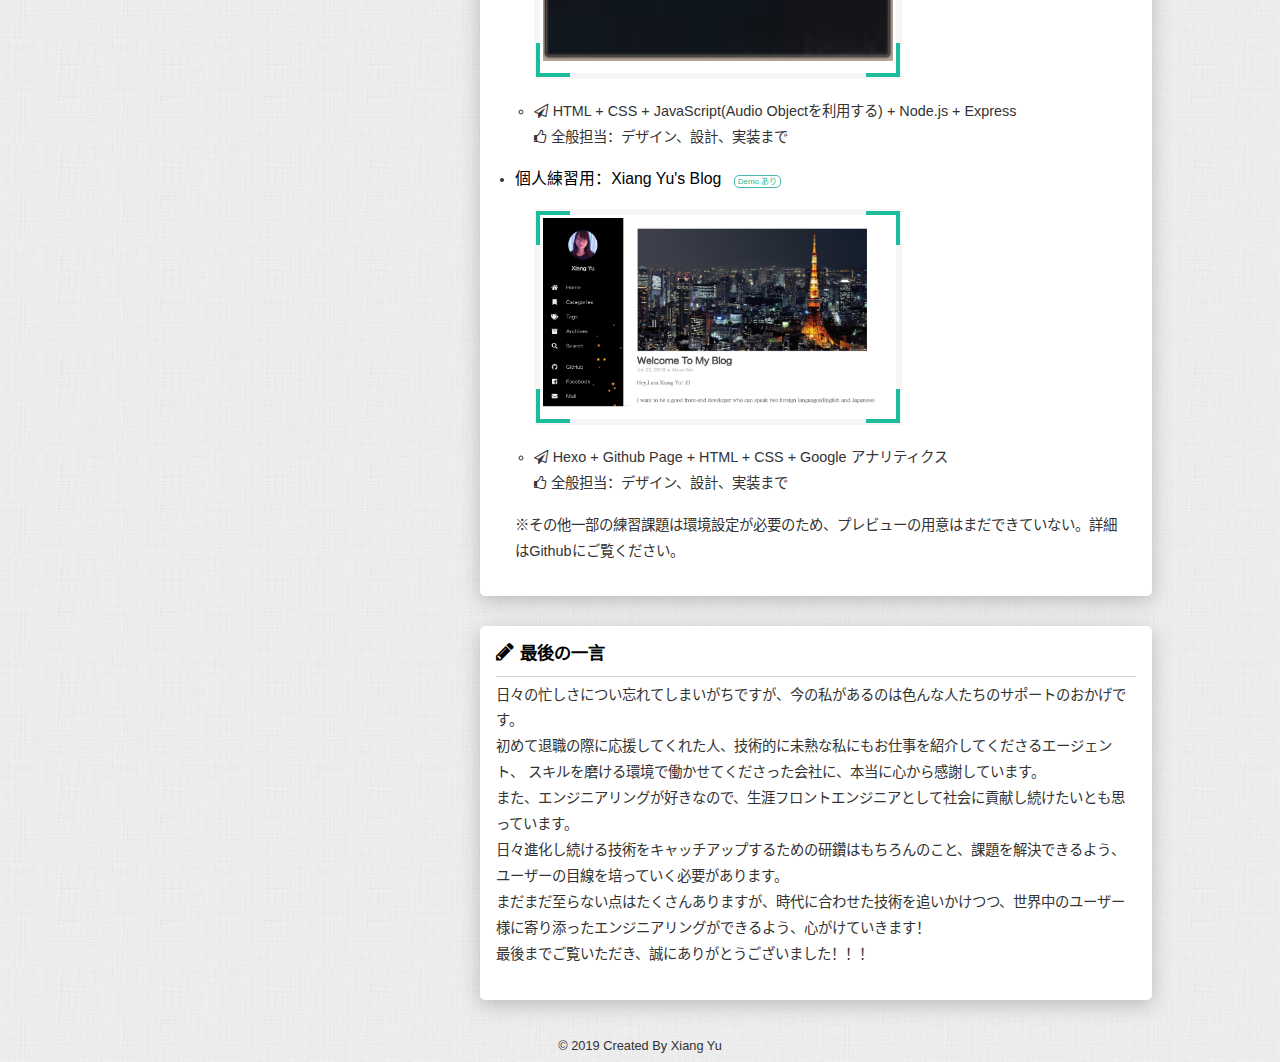
==== commit b0fa4b5e: ":shirt: Add music player explanation" ====
--- a/index.html
+++ b/index.html
@@ -426,7 +426,7 @@
               </a>
             </div>
             <li>
-              <i class="fa fa-paper-plane-o" aria-hidden="true"></i>HTML + CSS + JavaScript(Audio Objectを利用する/フレームワークなしすべてJavaScriptで実装)
+              <i class="fa fa-paper-plane-o" aria-hidden="true"></i>HTML + CSS + JavaScript(Audio Objectを利用する) + Node.js + Express
               <br>
               <i class="fa fa-thumbs-o-up" aria-hidden="true"></i>全般担当：デザイン、設計、実装まで
             </li>
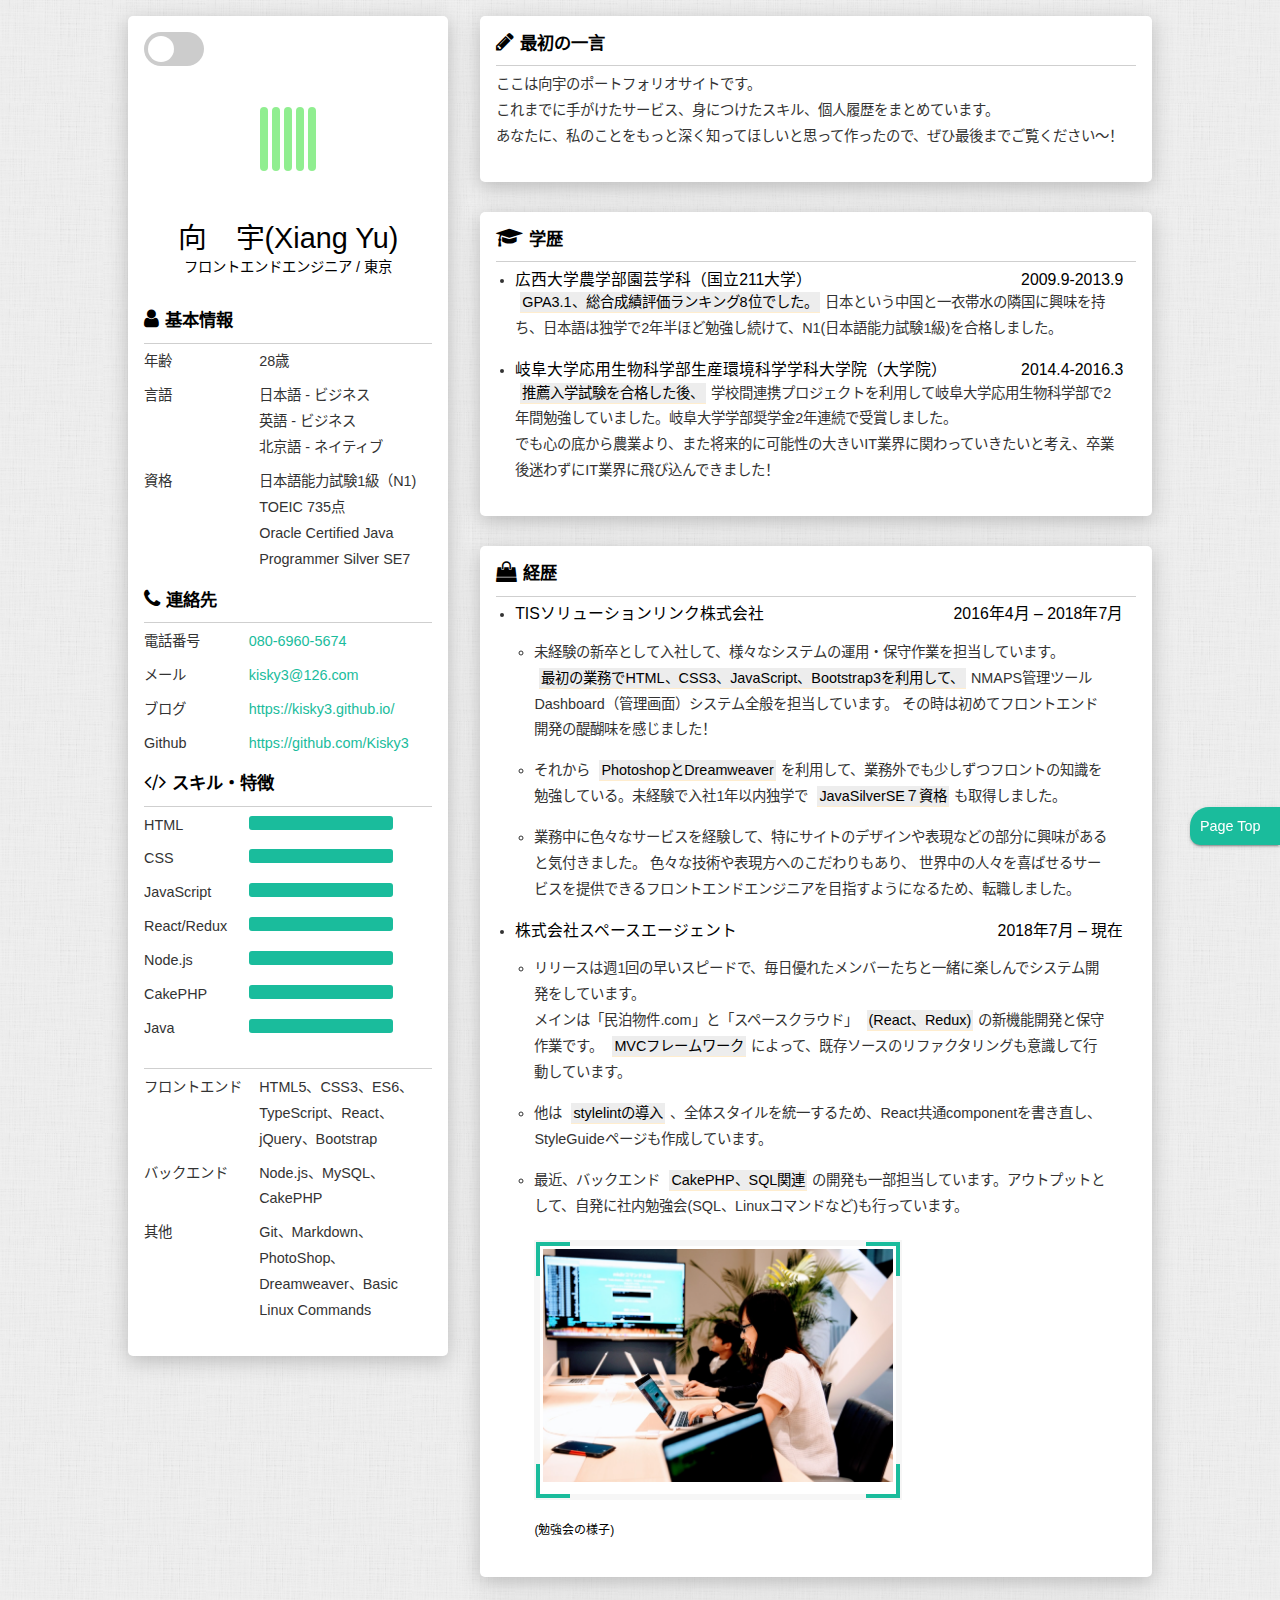
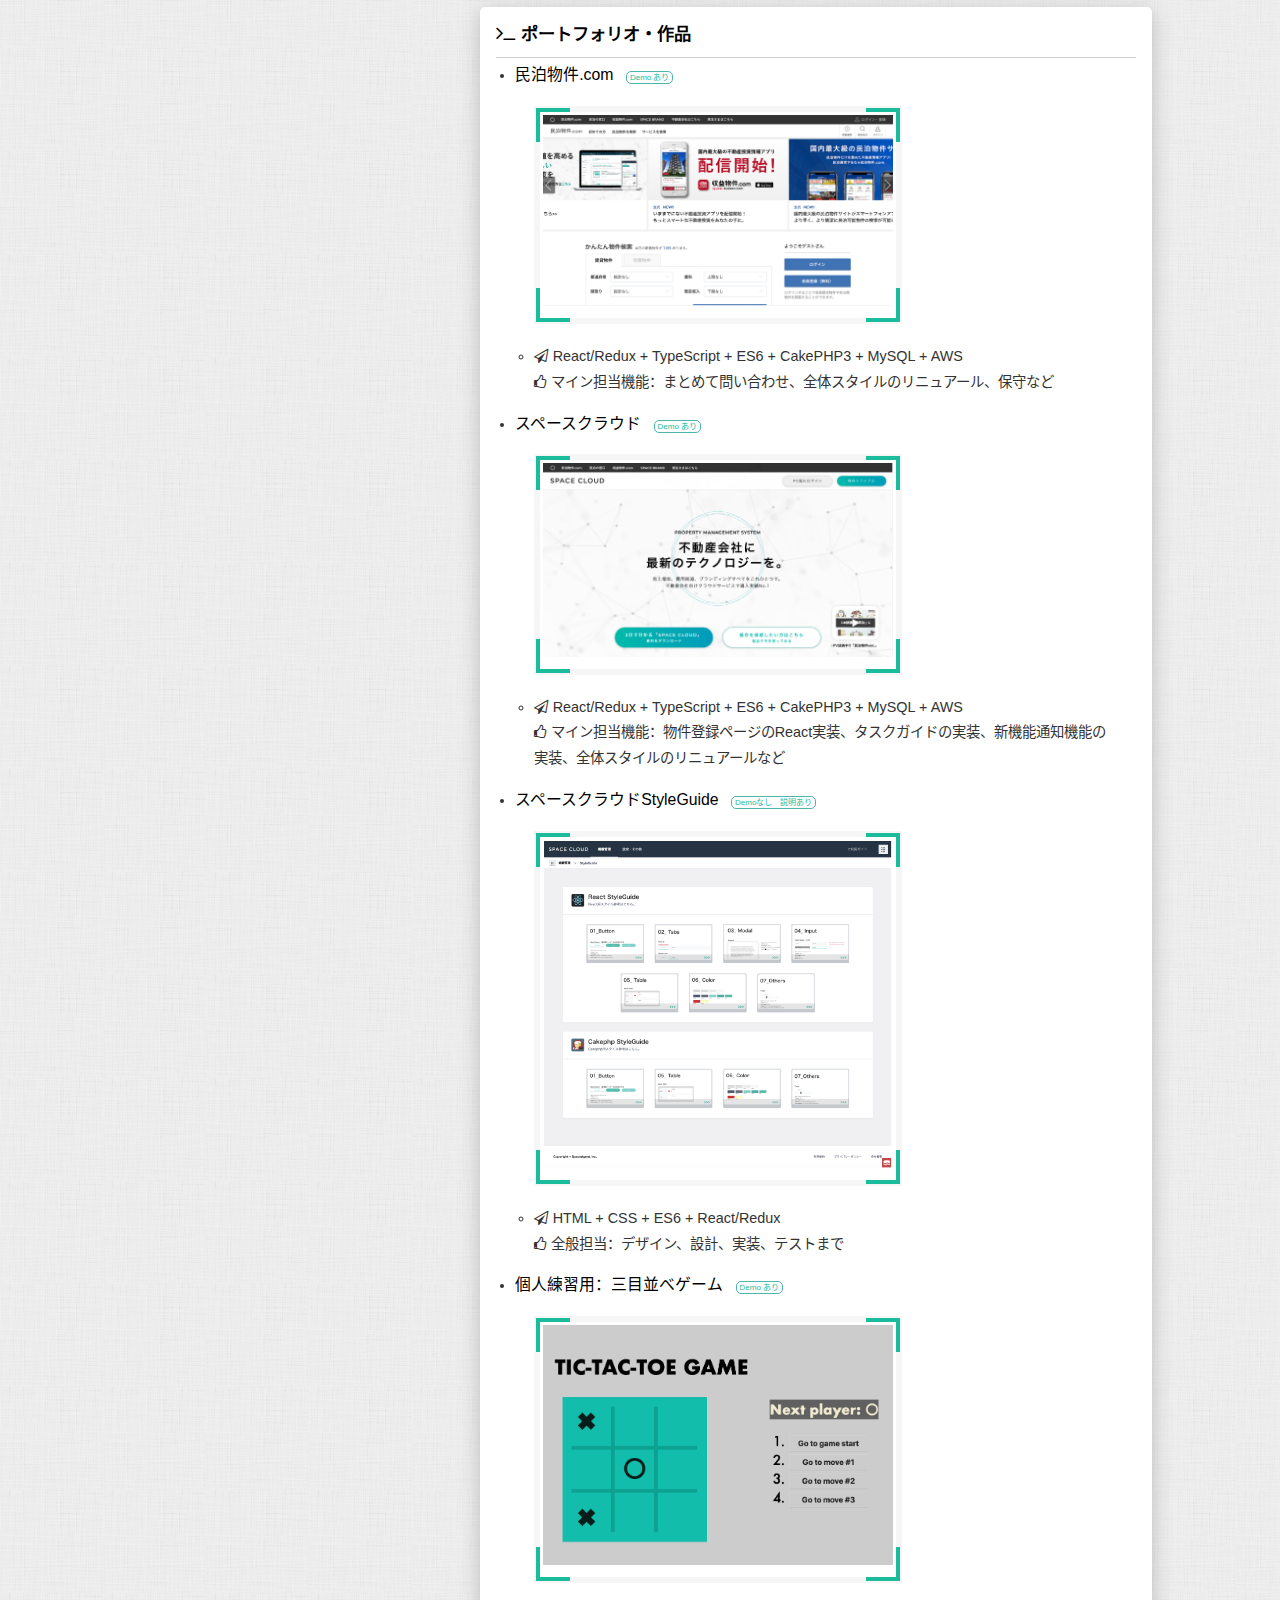
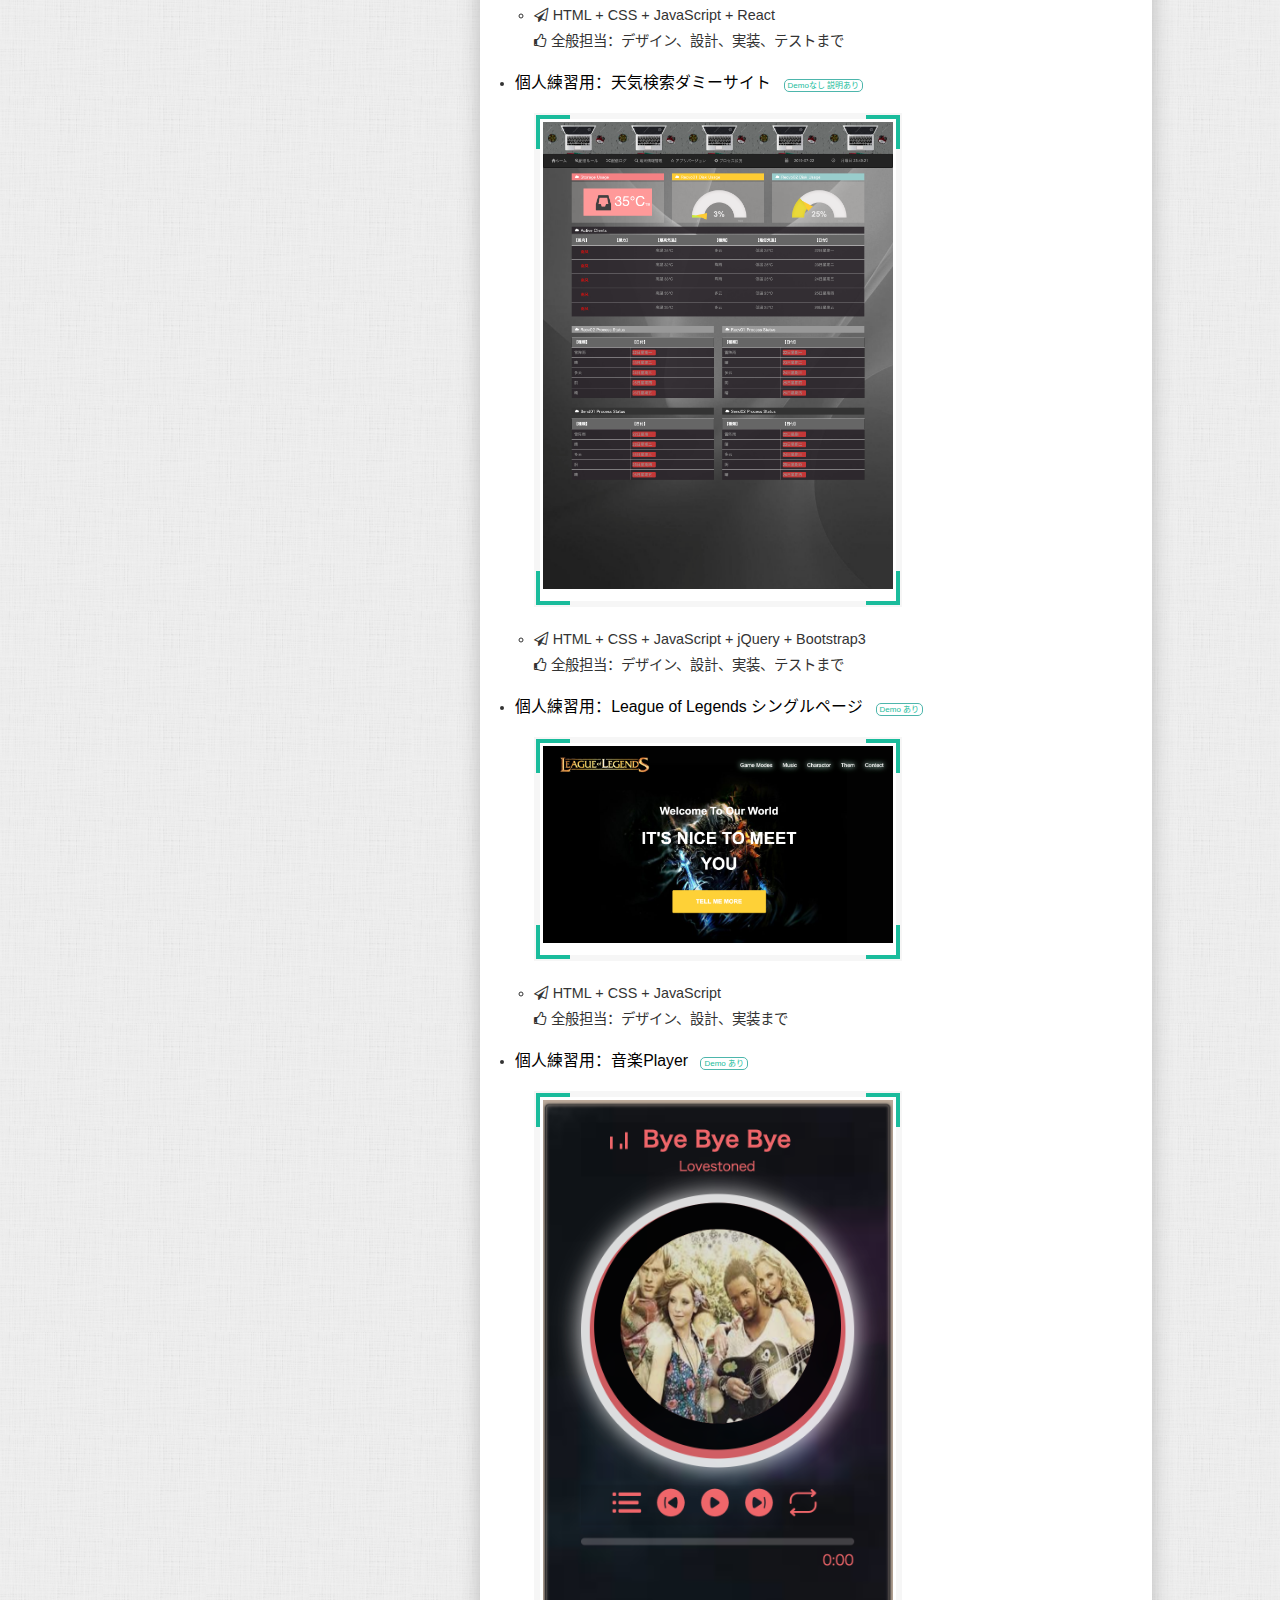
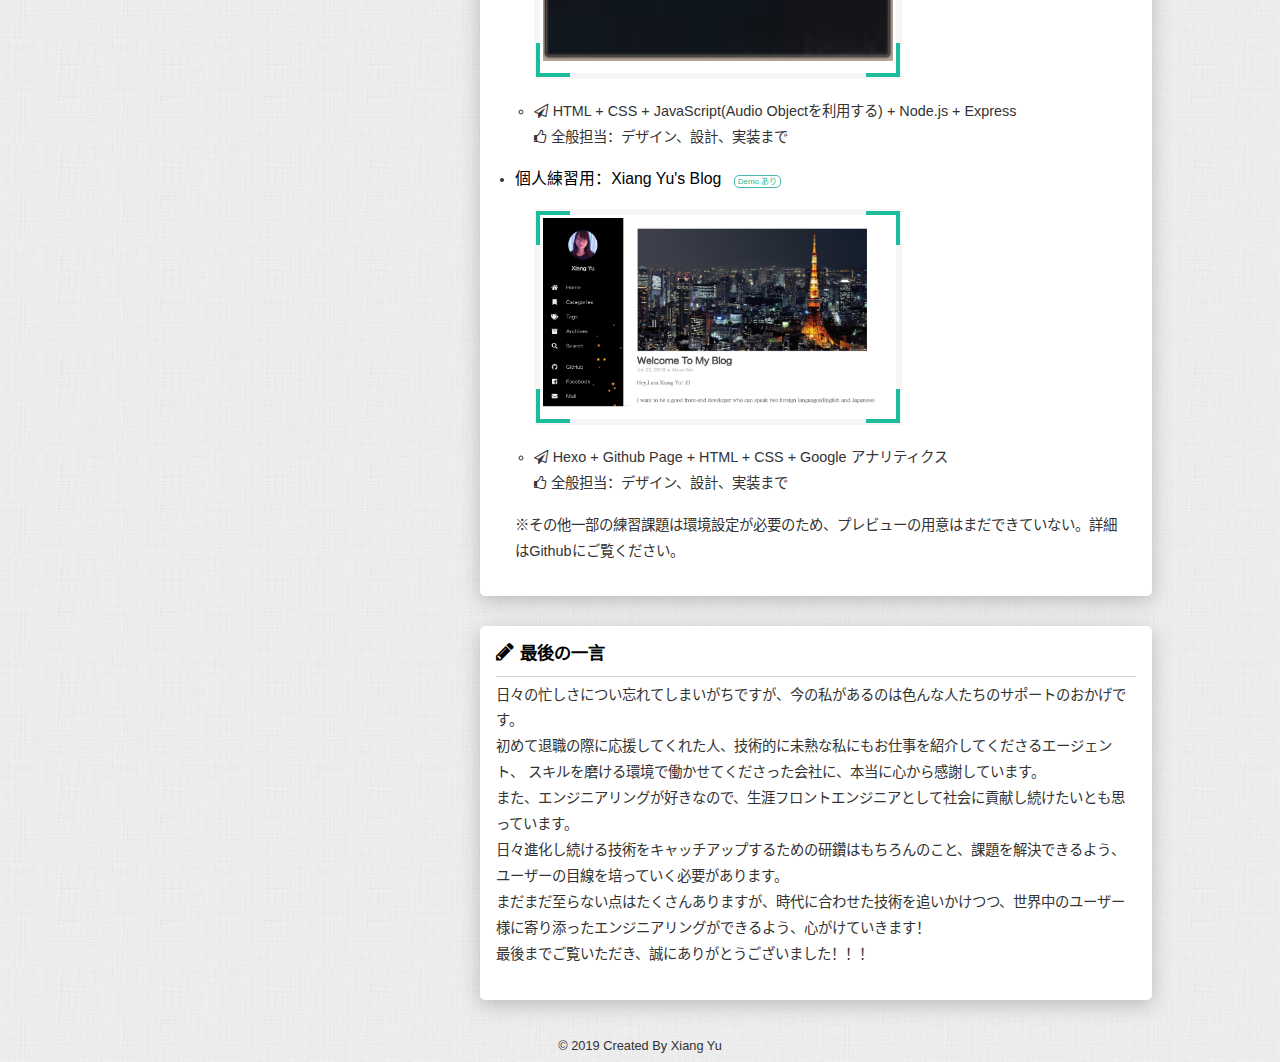
==== commit 83a0696f: ":+1: Correct Resume content" ====
--- a/index.html
+++ b/index.html
@@ -366,7 +366,7 @@
               </a>
             </div>
             <li>
-              <i class="fa fa-paper-plane-o" aria-hidden="true"></i>HTML + CSS + JavaScript + React/Redux
+              <i class="fa fa-paper-plane-o" aria-hidden="true"></i>HTML + CSS + JavaScript + React
               <br>
               <i class="fa fa-thumbs-o-up" aria-hidden="true"></i>全般担当：デザイン、設計、実装、テストまで
             </li>
@@ -386,7 +386,7 @@
               </a>
             </div>
             <li>
-              <i class="fa fa-paper-plane-o" aria-hidden="true"></i>HTML + CSS + JavaScript + React/Redux
+              <i class="fa fa-paper-plane-o" aria-hidden="true"></i>HTML + CSS + JavaScript + jQuery + Bootstrap3
               <br>
               <i class="fa fa-thumbs-o-up" aria-hidden="true"></i>全般担当：デザイン、設計、実装、テストまで
             </li>
